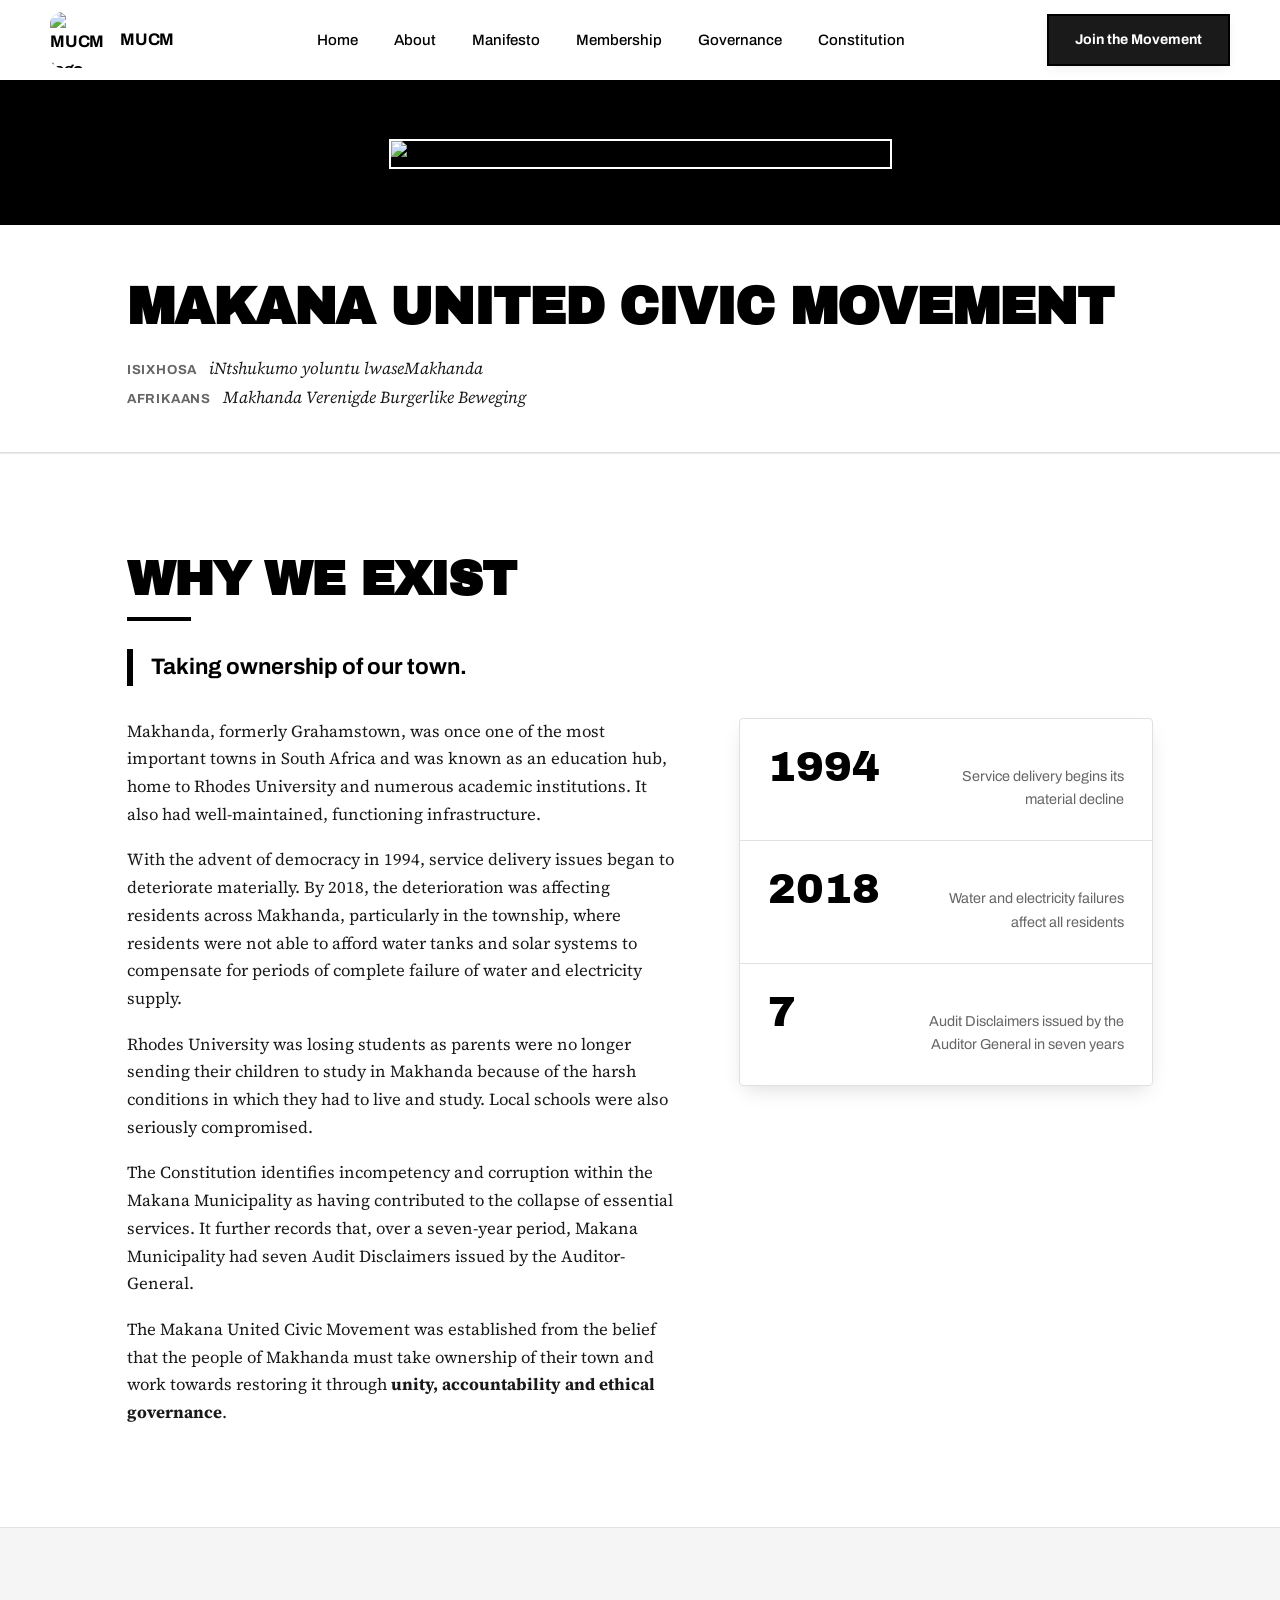
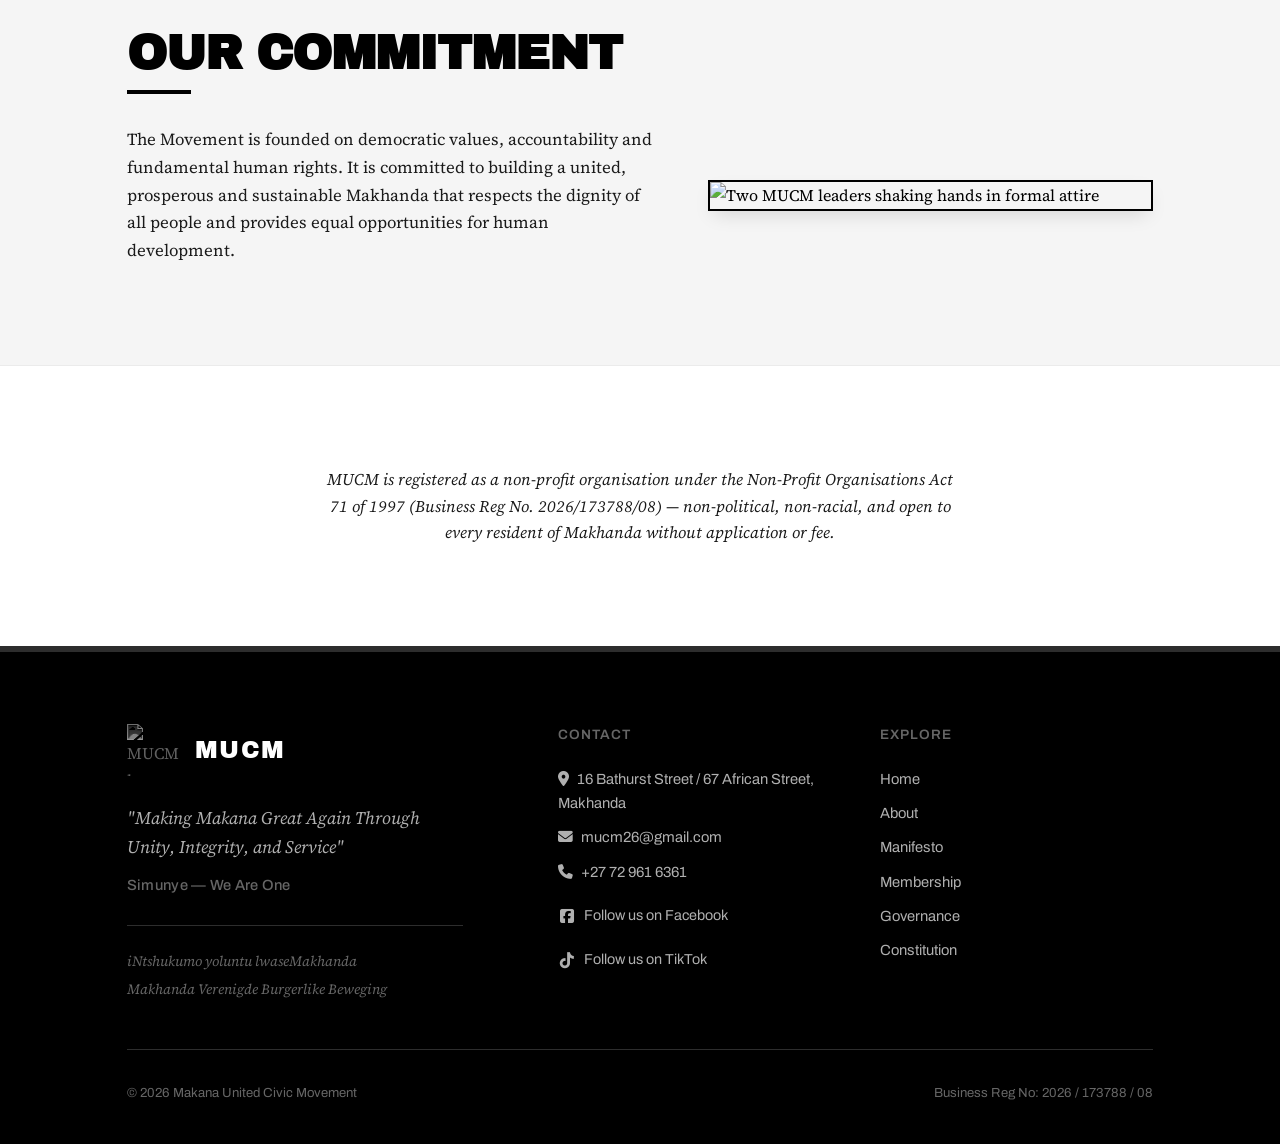
==== about.html @ 5df440af "Add files via upload" ====
<!DOCTYPE html>
<html lang="en">

<head>
    <meta charset="UTF-8">
    <meta name="viewport" content="width=device-width, initial-scale=1.0">
    <title>About · Makana United Civic Movement</title>
    <link rel="preconnect" href="https://fonts.googleapis.com">
    <link rel="preconnect" href="https://fonts.gstatic.com" crossorigin>
    <link
        href="https://fonts.googleapis.com/css2?family=Archivo:wght@400;500;600;700&family=Archivo+Black&family=Source+Serif+4:ital,opsz,wght@0,8..60,400;0,8..60,600;1,8..60,400&display=swap"
        rel="stylesheet">
    <link rel="icon" type="image/png" href="assets/favicon1.jpg" sizes="192x192">
    <link rel="stylesheet" href="https://cdnjs.cloudflare.com/ajax/libs/font-awesome/6.4.0/css/all.min.css">
    <link rel="stylesheet" href="style.css">
</head>

<body>

    <header>
        <div class="wrap nav-row">
            <div class="mark">
                <img src="assets/logo.jpeg" alt="MUCM logo">
                <span>MUCM</span>
            </div>
            <nav class="links">
                <a href="index.html">Home</a>
                <a href="about.html">About</a>
                <a href="manifesto.html">Manifesto</a>
                <a href="membership.html">Membership</a>
                <a href="governance.html">Governance</a>
                <a href="constitution.html">Constitution</a>
            </nav>
            <a href="membership.html#involved" class="nav-cta">Join the Movement</a>
            <button class="menu-btn" aria-label="Open menu"><span></span></button>
        </div>
    </header>

    <main id="top">

        <!-- BOARD HERO -->
        <section class="board-hero">
            <figure class="board-hero-figure">
                <img src="assets/board-formal.jpeg" alt="MUCM Board of Governance and leadership team in formal attire">
            </figure>
        </section>

        <!-- OFFICIAL NAMES -->
        <section class="official-names">
            <div class="wrap">
                <h1>Makana United Civic Movement</h1>
                <div class="name-translations">
                    <span><strong>isiXhosa</strong> iNtshukumo yoluntu lwaseMakhanda</span>
                    <span><strong>Afrikaans</strong> Makhanda Verenigde Burgerlike Beweging</span>
                </div>
            </div>
        </section>

        <!-- WHY WE EXIST -->
        <section class="rule-top">
            <div class="wrap">
                <h2>Why We Exist</h2>
                <h3
                    style="font-family:var(--font-label); font-weight:700; font-size:1.4rem; margin:28px 0 12px; color:var(--black); border-left:6px solid var(--black); padding-left:18px;">
                    Taking ownership of our town.</h3>

                <div class="notice-grid" style="margin-top:32px;">
                    <div>
                        <p style="color:var(--soft-black); font-size:1.05rem; margin-bottom:18px;">Makhanda, formerly
                            Grahamstown, was once one of the most important towns in South Africa and was known as an
                            education hub, home to Rhodes University and numerous academic institutions. It also had
                            well-maintained, functioning infrastructure.</p>
                        <p style="color:var(--soft-black); font-size:1.05rem; margin-bottom:18px;">With the advent of
                            democracy in 1994, service delivery issues began to deteriorate materially. By 2018, the
                            deterioration was affecting residents across Makhanda, particularly in the township, where
                            residents were not able to afford water tanks and solar systems to compensate for periods of
                            complete failure of water and electricity supply.</p>
                        <p style="color:var(--soft-black); font-size:1.05rem; margin-bottom:18px;">Rhodes University was
                            losing students as parents were no longer sending their children to study in Makhanda
                            because of the harsh conditions in which they had to live and study. Local schools were also
                            seriously compromised.</p>
                        <p style="color:var(--soft-black); font-size:1.05rem; margin-bottom:18px;">The Constitution
                            identifies incompetency and corruption within the Makana Municipality as having contributed
                            to the collapse of essential services. It further records that, over a seven-year period,
                            Makana Municipality had seven Audit Disclaimers issued by the Auditor-General.</p>
                        <p style="color:var(--soft-black); font-size:1.05rem; margin-bottom:0;">The Makana United Civic
                            Movement was established from the belief that the people of Makhanda must take ownership of
                            their town and work towards restoring it through <strong>unity, accountability and ethical
                                governance</strong>.</p>
                    </div>

                    <div class="stat-board">
                        <div class="stat-row">
                            <span class="stat-number">1994</span>
                            <span class="stat-label">Service delivery begins its material decline</span>
                        </div>
                        <div class="stat-row">
                            <span class="stat-number">2018</span>
                            <span class="stat-label">Water and electricity failures affect all residents</span>
                        </div>
                        <div class="stat-row">
                            <span class="stat-number">7</span>
                            <span class="stat-label">Audit Disclaimers issued by the Auditor General in seven
                                years</span>
                        </div>
                    </div>
                </div>
            </div>
        </section>

        <!-- OUR COMMITMENT + HANDSHAKE -->
        <section class="rule-top" style="background:var(--grey-panel);">
            <div class="wrap">
                <h2>Our Commitment</h2>

                <div class="split-text-img">
                    <div>
                        <p style="color:var(--soft-black); font-size:1.05rem; margin:0;">The Movement is founded on
                            democratic values, accountability and fundamental human rights. It is committed to building
                            a united, prosperous and sustainable Makhanda that respects the dignity of all people and
                            provides equal opportunities for human development.</p>
                    </div>
                    <figure class="img-framed">
                        <img src="assets/handshake-formal.jpeg" alt="Two MUCM leaders shaking hands in formal attire">
                    </figure>
                </div>
            </div>
        </section>

        <!-- LEGAL STATUS -->
        <section class="rule-top">
            <div class="wrap">
                <p
                    style="max-width:70ch; margin:0 auto; color:var(--soft-black); font-size:1.02rem; text-align:center; font-style:italic;">
                    MUCM is registered as a non-profit organisation under the Non-Profit Organisations Act 71 of 1997
                    (Business Reg No. 2026/173788/08) — non-political, non-racial, and open to every resident of
                    Makhanda without application or fee.</p>
            </div>
        </section>

    </main>

    <footer id="contact">
        <div class="wrap">
            <div class="footer-top">
                <div class="footer-brand-block">
                    <div class="footer-brand">
                        <img src="assets/logo.jpeg" alt="MUCM logo">
                        <span>MUCM</span>
                    </div>

                    <div class="footer-taglines">
                        <p class="footer-tagline-main">"Making Makana Great Again Through Unity, Integrity, and Service"
                        </p>
                        <p class="footer-tagline-sub">Simunye — We Are One</p>
                    </div>

                    <div class="footer-translations">
                        <p><em>iNtshukumo yoluntu lwaseMakhanda</em></p>
                        <p><em>Makhanda Verenigde Burgerlike Beweging</em></p>
                    </div>
                </div>
                <div class="footer-col">
                    <h4>Contact</h4>
                    <p><i class="fas fa-map-marker-alt" style="margin-right:8px;"></i>16 Bathurst Street / 67 African
                        Street, Makhanda</p>
                    <a href="mailto:mucm26@gmail.com"><i class="fas fa-envelope"
                            style="margin-right:8px;"></i>mucm26@gmail.com</a>
                    <a href="tel:+27729616361"><i class="fas fa-phone" style="margin-right:8px;"></i>+27 72 961 6361</a>
                    <div class="footer-social">
                        <a href="https://www.facebook.com/profile.php?id=61592647917683" target="_blank" rel="noopener"
                            aria-label="MUCM on Facebook">
                            <i class="fa-brands fa-square-facebook"></i> Follow us on Facebook
                        </a>
                        <a href="https://www.tiktok.com/@mucm88" target="_blank" rel="noopener"
                            aria-label="MUCM on TikTok">
                            <i class="fa-brands fa-tiktok"></i> Follow us on TikTok
                        </a>
                    </div>
                </div>
                <div class="footer-col">
                    <h4>Explore</h4>
                    <a href="index.html">Home</a>
                    <a href="about.html">About</a>
                    <a href="manifesto.html">Manifesto</a>
                    <a href="membership.html">Membership</a>
                    <a href="governance.html">Governance</a>
                    <a href="constitution.html">Constitution</a>
                </div>
            </div>
            <div class="footer-bottom">
                <span>© 2026 Makana United Civic Movement</span>
                <span>Business Reg No: 2026 / 173788 / 08</span>
            </div>
        </div>
    </footer>

</body>
<script>
    // Mobile menu toggle
    document.addEventListener('DOMContentLoaded', function () {
        var menuBtn = document.querySelector('.menu-btn');
        var navLinks = document.querySelector('nav.links');
        if (menuBtn && navLinks) {
            menuBtn.addEventListener('click', function () {
                navLinks.classList.toggle('open');
                menuBtn.classList.toggle('active');
            });

            // Close menu when a link is clicked
            navLinks.querySelectorAll('a').forEach(function (link) {
                link.addEventListener('click', function () {
                    navLinks.classList.remove('open');
                    menuBtn.classList.remove('active');
                });
            });

            // Close menu when clicking outside
            document.addEventListener('click', function (e) {
                if (!e.target.closest('header')) {
                    navLinks.classList.remove('open');
                    menuBtn.classList.remove('active');
                }
            });
        }
    });
</script>

</html>
---- style.css ----
/* ============================================================
   MUCM — STYLESHEET
   ============================================================
   01. Design Tokens
   02. Reset & Base
   03. Typography & Utilities
   04. Header & Navigation
   05. Buttons
   06. Hero
   07. Sections (generic)
   08. Vision / Mission / Values
   09. Identity Cards
   10. Community Grid
   11. Stat Board
   12. Structure List
   13. Principles Grid
   14. In the News
   15. Photo Gallery
   16. Vote MUCM Banner
   17. Board Hero
   18. Content Images & Split Layouts
   19. Official Names
   20. Membership Page
   21. Platform Section
   22. Ward Councillors
   23. Social Feed
   24. Lightbox
   25. Footer
   26. Responsive Breakpoints
   ============================================================ */


/* ============================================================
   01. DESIGN TOKENS
   ============================================================ */
:root {
  --black: #000000;
  --soft-black: #1a1a1a;
  --white: #ffffff;
  --grey-dark: #2d2d2d;
  --grey-mid: #666666;
  --grey-light: #b0b0b0;
  --grey-line: #e0e0e0;
  --grey-panel: #f5f5f5;
  --font-display: 'Archivo Black', 'Archivo', sans-serif;
  --font-label: 'Archivo', sans-serif;
  --font-body: 'Source Serif 4', serif;
  --max-width: 1180px;
  --edge: 6vw;
  --shadow-lg: 0 18px 40px -12px rgba(0,0,0,0.25);
  --shadow-md: 0 8px 20px -6px rgba(0,0,0,0.15);
  --shadow-sm: 0 4px 10px -2px rgba(0,0,0,0.08);
}


/* ============================================================
   02. RESET & BASE
   ============================================================ */
* { box-sizing: border-box; margin: 0; padding: 0; }

html { scroll-behavior: smooth; }

body {
  background: var(--white);
  color: var(--black);
  font-family: var(--font-body);
  line-height: 1.65;
  -webkit-font-smoothing: antialiased;
  overflow-x: hidden;
}

img { max-width: 100%; display: block; }
a { color: inherit; text-decoration: none; }

/* Prevent any horizontal overflow */
html, body {
  overflow-x: hidden;
  max-width: 100%;
}

/* Force all direct children of sections to not exceed container */
section, .wrap, .social-split, .fb-embed {
  max-width: 100%;
}

/* Long words / URLs break instead of overflowing */
p, a, h1, h2, h3, h4, .news-excerpt, .news-headline {
  overflow-wrap: break-word;
  word-wrap: break-word;
}

/* ============================================================
   03. TYPOGRAPHY & UTILITIES
   ============================================================ */
.wrap {
  max-width: var(--max-width);
  margin: 0 auto;
  padding-left: var(--edge);
  padding-right: var(--edge);
}

.kicker {
  font-family: var(--font-label);
  font-weight: 600;
  font-size: 0.82rem;
  letter-spacing: 0.12em;
  text-transform: uppercase;
  color: var(--grey-mid);
  margin-bottom: 8px;
}

.kicker i {
  margin-right: 8px;
  color: var(--black);
}

h2 {
  font-family: var(--font-display);
  font-size: clamp(2rem, 4.2vw, 3rem);
  line-height: 1.05;
  letter-spacing: -0.02em;
  text-transform: uppercase;
  margin-bottom: 28px;
  position: relative;
  padding-bottom: 16px;
}

h2::after {
  content: '';
  position: absolute;
  bottom: 0;
  left: 0;
  width: 64px;
  height: 4px;
  background: var(--black);
}

.lede {
  font-size: 1.15rem;
  max-width: 64ch;
  color: var(--soft-black);
  line-height: 1.6;
  border-left: 4px solid var(--black);
  padding-left: 24px;
  font-style: italic;
}


/* ============================================================
   04. HEADER & NAVIGATION
   ============================================================ */
header {
  position: sticky;
  top: 0;
  z-index: 100;
  background: var(--white);
  border-bottom: 3px solid var(--black);
  box-shadow: 0 2px 12px rgba(0,0,0,0.04);
}

.nav-row {
  display: flex;
  align-items: center;
  justify-content: space-between;
  padding: 12px 0;
}

.mark {
  display: flex;
  align-items: center;
  gap: 14px;
  font-family: var(--font-label);
  font-weight: 700;
  font-size: 1.05rem;
  letter-spacing: -0.01em;
  color: var(--black);
}

.mark img {
  width: 56px;
  height: 56px;
  object-fit: contain;
  border-radius: 12px;
}

nav.links {
  display: flex;
  gap: 36px;
  font-family: var(--font-label);
  font-weight: 500;
  font-size: 0.94rem;
}

nav.links a {
  position: relative;
  padding: 6px 0;
}

nav.links a::after {
  content: '';
  position: absolute;
  bottom: 0;
  left: 0;
  width: 0;
  height: 3px;
  background: var(--black);
}

nav.links a:hover::after { width: 100%; }
nav.links a:hover { color: var(--grey-mid); }

.nav-cta {
  font-family: var(--font-label);
  font-weight: 700;
  font-size: 0.88rem;
  background: var(--black);
  color: var(--white);
  padding: 12px 26px;
  border: 2px solid var(--black);
  box-shadow: var(--shadow-sm);
  position: relative;
  overflow: hidden;
  z-index: 1;
}

.nav-cta::before {
  content: '';
  position: absolute;
  inset: 0;
  background: var(--soft-black);
  z-index: -1;
}

.nav-cta:hover { box-shadow: 0 8px 18px rgba(0,0,0,0.2); }
.nav-cta:hover::before { transform: translateX(0); }

/* ---------- MENU BUTTON (hamburger ↔ X) ---------- */
.menu-btn {
  display: none;
  background: none;
  border: 2px solid var(--black);
  width: 44px;
  height: 44px;
  cursor: pointer;
  position: relative;
  padding: 0;
}

/* Three bars — the hamburger */
.menu-btn span,
.menu-btn::before,
.menu-btn::after {
  content: '';
  position: absolute;
  left: 10px;
  right: 10px;
  height: 2.5px;
  background: var(--black);
  transition: transform 0.3s ease, opacity 0.3s ease, top 0.3s ease, bottom 0.3s ease;
}

/* Position the three bars */
.menu-btn span { top: 20px; }        /* middle bar */
.menu-btn::before { top: 13px; }     /* top bar */
.menu-btn::after { bottom: 13px; }   /* bottom bar */

/* When .active — transform hamburger into X */
.menu-btn.active span {
  opacity: 0;                         /* hide middle bar */
}

.menu-btn.active::before {
  top: 20px;                          /* move to centre */
  transform: rotate(45deg);
}

.menu-btn.active::after {
  bottom: 21px;                       /* move to centre */
  transform: rotate(-45deg);
}


/* ============================================================
   05. BUTTONS
   ============================================================ */
.btn {
  font-family: var(--font-label);
  font-weight: 700;
  font-size: 0.92rem;
  padding: 16px 36px;
  border: 2.5px solid var(--white);
  display: inline-flex;
  align-items: center;
  gap: 10px;
  letter-spacing: 0.02em;
  box-shadow: 0 6px 14px rgba(0,0,0,0.25);
}

.btn i { font-size: 1rem; }

.btn-solid {
  background: var(--white);
  color: var(--black);
  border-color: var(--white);
}

.btn-solid:hover {
  background: var(--black);
  color: var(--white);
  border-color: var(--black);
  box-shadow: 0 12px 24px rgba(0,0,0,0.4);
}

.btn-outline {
  background: transparent;
  color: var(--white);
}

.btn-outline:hover {
  background: rgba(255,255,255,0.15);
  border-color: var(--grey-light);
  color: var(--grey-light);
}

.btn-dark {
  border: 2.5px solid var(--black);
  background: transparent;
  color: var(--black);
  font-weight: 700;
  padding: 15px 36px;
  display: inline-flex;
  align-items: center;
  gap: 10px;
}

.btn-dark:hover {
  background: var(--black);
  color: var(--white);
  border-color: var(--black);
  box-shadow: var(--shadow-md);
}

.btn-dark-solid {
  background: var(--black);
  color: var(--white);
  border: 2.5px solid var(--black);
  font-weight: 700;
  padding: 15px 36px;
  display: inline-flex;
  align-items: center;
  gap: 10px;
}

.btn-dark-solid:hover {
  background: var(--soft-black);
  box-shadow: 0 12px 24px rgba(0,0,0,0.3);
}


/* ============================================================
   06. HERO
   ============================================================ */
.hero {
  background: var(--black);
  color: var(--white);
  padding: 80px 0;
}

.hero-grid {
  display: grid;
  grid-template-columns: 1fr 1fr;
  gap: 64px;
  align-items: center;
}

.hero-copy { max-width: 56ch; }

.hero-eyebrow {
  font-family: var(--font-label);
  font-weight: 500;
  font-size: 0.85rem;
  letter-spacing: 0.18em;
  text-transform: uppercase;
  color: var(--grey-light);
  margin-bottom: 22px;
}

.hero h1 {
  font-family: var(--font-display);
  font-size: clamp(2.6rem, 6vw, 5rem);
  line-height: 0.98;
  text-transform: uppercase;
  letter-spacing: -0.03em;
  max-width: 14ch;
  margin-bottom: 26px;
}

.hero h1 span {
  display: block;
  font-size: 0.66em;
  color: var(--grey-light);
  letter-spacing: 0.02em;
}

.hero-tagline {
  font-family: var(--font-body);
  font-style: italic;
  font-size: clamp(1.1rem, 1.8vw, 1.35rem);
  max-width: 40ch;
  color: #f0f0f0;
  border-left: 4px solid var(--white);
  padding-left: 22px;
  margin: 0 0 14px;
}

.hero-sub {
  font-family: var(--font-label);
  font-weight: 500;
  font-size: 1rem;
  color: var(--grey-light);
  max-width: 40ch;
  margin-bottom: 42px;
}

.hero-actions {
  display: flex;
  flex-wrap: wrap;
  gap: 18px;
}

.hero-photo {
  position: relative;
  overflow: hidden;
  border: 2px solid var(--white);
  box-shadow: var(--shadow-lg);
}

.hero-photo img {
  width: 100%;
  height: auto;
  display: block;
  object-fit: contain;
}


/* ============================================================
   07. SECTIONS (GENERIC)
   ============================================================ */
section {
  padding: 100px 0;
  position: relative;
}

section.rule-top {
  border-top: 1px solid rgba(0,0,0,0.08);
}
.notice-grid {
  display: grid;
  grid-template-columns: 1.2fr 0.9fr;
  gap: 60px;
  align-items: start;
}


/* ============================================================
   08. VISION / MISSION / VALUES
   ============================================================ */
.vm-grid {
  display: grid;
  grid-template-columns: 1fr 1fr;
  gap: 64px;
}

.vm-block .kicker { margin-bottom: 14px; }

.vm-block p {
  font-size: 1.12rem;
  color: var(--soft-black);
  border-left: 4px solid var(--black);
  padding-left: 24px;
}

/* Values band */
.values-band {
  background: var(--black);
  color: var(--white);
}

.values-band h2 { color: var(--white); }
.values-band h2::after { background: var(--white); }

.values-list {
  list-style: none;
  margin: 56px 0 0;
  display: grid;
  grid-template-columns: repeat(3, 1fr);
  gap: 0;
}

.values-list li {
  background: var(--black);
  padding: 36px 28px;
  font-family: var(--font-label);
  font-weight: 500;
  font-size: 1.05rem;
  line-height: 1.5;
  color: #e0e0e0;
  border: 1px solid var(--grey-dark);
  display: flex;
  flex-direction: column;
  gap: 8px;
}

.values-list li i {
  font-size: 1.4rem;
  color: var(--grey-light);
  margin-bottom: 4px;
}

.values-list strong {
  color: var(--white);
  font-weight: 700;
}


/* ============================================================
   09. IDENTITY CARDS
   ============================================================ */
.identity-grid {
  display: grid;
  grid-template-columns: repeat(3, 1fr);
  gap: 2px;
  background: var(--black);
  border: 2px solid var(--black);
  margin-top: 52px;
}

.identity-card {
  background: var(--white);
  padding: 42px 32px;
  border-bottom: 6px solid transparent;
  text-align: center;
}

.identity-card i {
  font-size: 2.2rem;
  color: var(--black);
  margin-bottom: 18px;
  display: block;
}

.identity-card h3 {
  font-family: var(--font-label);
  font-weight: 700;
  font-size: 1.1rem;
  text-transform: uppercase;
  letter-spacing: 0.04em;
  margin-bottom: 12px;
  color: var(--black);
}

.identity-card p {
  color: var(--soft-black);
  font-size: 1rem;
  line-height: 1.6;
}


/* ============================================================
   10. COMMUNITY GRID
   ============================================================ */
.community-grid {
  display: grid;
  grid-template-columns: 1fr 1fr;
  gap: 24px;
  margin-top: 48px;
}

.community-grid figure {
  margin: 0;
  overflow: hidden;
  border-radius: 4px;
  box-shadow: var(--shadow-sm);
}

.community-grid img {
  width: 100%;
  height: 280px;
  object-fit: cover;
}

.community-grid figcaption {
  font-family: var(--font-label);
  font-size: 0.85rem;
  color: var(--grey-mid);
  padding: 14px 6px 6px;
  line-height: 1.4;
}


/* ============================================================
   11. STAT BOARD
   ============================================================ */
.stat-board {
  background: var(--white);
  border: 1px solid var(--grey-line);
  box-shadow: var(--shadow-md);
  border-radius: 4px;
  overflow: hidden;
}

.stat-board:hover { box-shadow: var(--shadow-lg); }

.stat-row {
  display: flex;
  justify-content: space-between;
  align-items: baseline;
  gap: 20px;
  padding: 28px;
}

.stat-row + .stat-row { border-top: 1px solid var(--grey-line); }
.stat-row:hover { background: #fafafa; }

.stat-number {
  font-family: var(--font-display);
  font-size: 2.6rem;
  line-height: 1;
  color: var(--black);
  white-space: nowrap;
}

.stat-label {
  font-family: var(--font-label);
  font-size: 0.9rem;
  color: var(--grey-mid);
  text-align: right;
  max-width: 26ch;
}


/* ============================================================
   12. STRUCTURE LIST
   ============================================================ */
.structure-list {
  counter-reset: step;
  list-style: none;
  margin: 56px 0 0;
  max-width: 76ch;
}

.structure-list li {
  counter-increment: step;
  display: grid;
  grid-template-columns: 68px 1fr;
  gap: 26px;
  padding: 32px 0;
  border-bottom: 1px solid var(--grey-line);
}

.structure-list li:first-child {
  border-top: 1px solid var(--grey-line);
}

.structure-list li::before {
  content: counter(step, decimal-leading-zero);
  font-family: var(--font-display);
  font-size: 1.3rem;
  color: var(--grey-mid);
  opacity: 0.8;
}

.structure-list h3 {
  font-family: var(--font-label);
  font-weight: 700;
  font-size: 1.05rem;
  margin-bottom: 8px;
  color: var(--black);
}

.structure-list p {
  color: var(--soft-black);
  font-size: 0.98rem;
}


/* ============================================================
   13. PRINCIPLES GRID
   ============================================================ */
.principles-grid {
  display: grid;
  grid-template-columns: repeat(5, 1fr);
  gap: 2px;
  background: transparent;
  border: none;
  margin-top: 56px;
}

.principle-card {
  background: var(--white);
  padding: 36px 22px;
  border: 2px solid var(--black);
  display: flex;
  flex-direction: column;
  gap: 10px;
}

.principle-card i {
  font-size: 1.6rem;
  color: var(--black);
}

.principle-card h3 {
  font-family: var(--font-label);
  font-weight: 700;
  font-size: 0.9rem;
  text-transform: uppercase;
  letter-spacing: 0.03em;
  color: var(--black);
}

.principle-card p {
  font-size: 0.92rem;
  color: var(--soft-black);
  line-height: 1.5;
}


/* ============================================================
   14. IN THE NEWS
   ============================================================ */
.news-section { background: var(--white); }

.news-grid {
  display: grid;
  grid-template-columns: repeat(3, 1fr);
  gap: 2px;
  background: var(--black);
  border: 2px solid var(--black);
  margin-top: 56px;
}

.news-card {
  background: var(--white);
  padding: 32px 28px;
  display: flex;
  flex-direction: column;
  gap: 14px;
  color: var(--black);
  transition: background 0.2s ease;
}

.news-card:hover { background: var(--grey-panel); }

.news-meta {
  display: flex;
  justify-content: space-between;
  align-items: baseline;
  gap: 12px;
  font-family: var(--font-label);
  font-size: 0.78rem;
  letter-spacing: 0.1em;
  text-transform: uppercase;
  color: var(--grey-mid);
}

.news-source {
  font-weight: 700;
  color: var(--black);
}

.news-date { font-weight: 500; }

.news-headline {
  font-family: var(--font-display);
  font-size: 1.25rem;
  line-height: 1.25;
  letter-spacing: -0.01em;
  color: var(--black);
  margin: 0;
}

.news-excerpt {
  font-size: 0.98rem;
  line-height: 1.6;
  color: var(--soft-black);
  flex-grow: 1;
  margin: 0;
}

.news-link {
  font-family: var(--font-label);
  font-weight: 700;
  font-size: 0.85rem;
  letter-spacing: 0.06em;
  text-transform: uppercase;
  color: var(--black);
  display: inline-flex;
  align-items: center;
  gap: 8px;
  border-top: 2px solid var(--black);
  padding-top: 16px;
  margin-top: 6px;
}

.news-link i { transition: transform 0.2s ease; }
.news-card:hover .news-link i { transform: translateX(6px); }

.news-card-placeholder {
  background: var(--grey-panel);
  color: var(--grey-mid);
  font-style: italic;
}

.news-card-placeholder .news-headline,
.news-card-placeholder .news-source {
  color: var(--grey-mid);
}

.news-card-placeholder .news-excerpt {
  color: var(--grey-mid);
  font-style: italic;
}

.news-card-placeholder .news-link {
  border-top-color: var(--grey-mid);
  color: var(--grey-mid);
}


/* ============================================================
   15. PHOTO GALLERY
   ============================================================ */
.gallery-section { background: var(--white); }

.gallery-grid {
  display: grid;
  grid-template-columns: repeat(3, 1fr);
  gap: 16px;
  margin-top: 48px;
}

.gallery-item {
  margin: 0;
  overflow: hidden;
  aspect-ratio: 4 / 3;
  background: var(--grey-panel);
  border: 2px solid var(--black);
  transition: transform 0.25s ease, box-shadow 0.25s ease;
}

.gallery-item img {
  width: 100%;
  height: 100%;
  object-fit: cover;
  object-position: center;
  display: block;
  transition: transform 0.4s ease;
}

.gallery-item:hover {
  box-shadow: var(--shadow-lg);
  transform: translateY(-4px);
}

.gallery-item:hover img { transform: scale(1.05); }


/* ============================================================
   16. VOTE MUCM BANNER
   ============================================================ */
.vote-banner {
  background: var(--white);
  padding: 40px var(--edge);
}

.vote-banner-link {
  display: block;
  width: 100%;
  border: 3px solid var(--black);
}

.vote-banner-top {
  font-family: var(--font-label);
  font-weight: 700;
  font-size: clamp(0.85rem, 1.5vw, 1.05rem);
  letter-spacing: 0.24em;
  text-transform: uppercase;
  text-align: center;
  color: var(--black);
  padding: 14px 20px;
  border-bottom: 3px solid var(--black);
  background: var(--white);
}

.vote-banner-strip {
  display: grid;
  grid-template-columns: 2fr 1fr 1fr;
  background: var(--white);
}

.vote-cell {
  display: flex;
  align-items: center;
  justify-content: center;
  padding: 24px 20px;
  min-height: 140px;
}

.vote-cell + .vote-cell { border-left: 3px solid var(--black); }

.vote-cell-text {
  font-family: var(--font-display);
  font-size: clamp(2.2rem, 7vw, 5rem);
  line-height: 1;
  letter-spacing: 0.02em;
  text-transform: uppercase;
  color: var(--black);
  white-space: nowrap;
}

.vote-cell-logo img {
  max-height: 96px;
  width: auto;
  object-fit: contain;
}

.vote-cell-x { position: relative; }

.vote-cell-x span {
  position: absolute;
  top: 50%;
  left: 50%;
  width: 72px;
  height: 10px;
  background: var(--black);
  border-radius: 2px;
  transform-origin: center;
}

.vote-cell-x span:nth-child(1) { transform: translate(-50%, -50%) rotate(45deg); }
.vote-cell-x span:nth-child(2) { transform: translate(-50%, -50%) rotate(-45deg); }

.vote-banner-countdown {
  display: flex;
  align-items: center;
  justify-content: center;
  gap: 16px;
  padding: 18px 20px;
  border-top: 3px solid var(--black);
  background: var(--black);
  color: var(--white);
  font-family: var(--font-label);
  flex-wrap: wrap;
}

.cd-unit {
  display: flex;
  align-items: baseline;
  gap: 6px;
}

.cd-unit strong {
  font-family: var(--font-display);
  font-size: clamp(1.3rem, 2.6vw, 2rem);
  line-height: 1;
  color: var(--white);
  min-width: 2.2ch;
  text-align: right;
  font-variant-numeric: tabular-nums;
}

.cd-unit em {
  font-style: normal;
  font-size: 0.72rem;
  letter-spacing: 0.18em;
  text-transform: uppercase;
  color: var(--grey-light);
}

.cd-sep {
  color: var(--grey-mid);
  font-size: 1.4rem;
  line-height: 1;
}


/* ============================================================
   17. BOARD HERO
   ============================================================ */
.board-hero {
  position: relative;
  background: var(--black);
  padding: 56px 24px;
  display: flex;
  justify-content: center;
  align-items: center;
  overflow: hidden;
  isolation: isolate;
}

.board-hero::before {
  content: '';
  position: absolute;
  inset: 0;
  background-image: url('assets/logo.jpeg');
  background-repeat: repeat;
  background-size: 140px 140px;
  background-position: center;
  opacity: 0.12;
  z-index: 0;
  filter: invert(1) grayscale(1) brightness(1.2);
  mix-blend-mode: screen;
}

.board-hero-figure {
  position: relative;
  z-index: 1;
  margin: 0;
  max-width: 100%;
  border: 2px solid var(--white);
  box-shadow: 0 24px 48px -12px rgba(0,0,0,0.7);
  overflow: hidden;
}

.board-hero-figure img {
  display: block;
  width: auto;
  height: auto;
  max-height: 480px;
  max-width: 100%;
}

.board-hero-inner {
  position: relative;
  z-index: 1;
  max-width: 1180px;
  margin: 0 auto;
  display: grid;
  grid-template-columns: 1fr 1fr;
  gap: 56px;
  align-items: center;
}

.board-hero-copy { color: var(--white); }


/* ============================================================
   18. CONTENT IMAGES & SPLIT LAYOUTS
   ============================================================ */
.img-framed {
  margin: 0;
  border: 2px solid var(--black);
  box-shadow: var(--shadow-md);
  overflow: hidden;
  background: var(--grey-panel);
}

.img-framed img {
  width: 100%;
  height: auto;
  display: block;
}

.split-text-img {
  display: grid;
  grid-template-columns: 1.2fr 1fr;
  gap: 48px;
  align-items: center;
  margin-top: 32px;
}


/* ============================================================
   19. OFFICIAL NAMES
   ============================================================ */
.official-names {
  padding: 56px 0 40px;
  border-bottom: 1px solid var(--grey-line);
}

.official-names h1 {
  font-family: var(--font-display);
  font-size: clamp(2rem, 4.6vw, 3.2rem);
  line-height: 1.05;
  letter-spacing: -0.02em;
  text-transform: uppercase;
  margin-bottom: 20px;
  color: var(--black);
}

.official-names .name-translations {
  font-family: var(--font-body);
  font-style: italic;
  font-size: 1.05rem;
  line-height: 1.7;
  color: var(--soft-black);
  max-width: 70ch;
}

.official-names .name-translations span { display: block; }

.official-names .name-translations strong {
  font-family: var(--font-label);
  font-style: normal;
  font-weight: 700;
  letter-spacing: 0.06em;
  text-transform: uppercase;
  font-size: 0.82rem;
  color: var(--grey-mid);
  margin-right: 8px;
}


/* ============================================================
   20. MEMBERSHIP PAGE
   ============================================================ */
.involved {
  text-align: left;
}

#involved { padding-top: 0; }

.involved h2,
.involved .lede {
  text-align: left;
  margin-left: 0;
  margin-right: 0;
}

.membership-block {
  max-width: none;
  margin: 56px 0 0;
  padding-top: 40px;
  text-align: left;
}

.membership-clauses {
  margin: 0;
  padding-left: 1.4em;
  color: var(--soft-black);
  max-width: 70ch;
}

.membership-clauses li {
  margin-bottom: 14px;
  font-size: 1.05rem;
  padding-left: 0;
}

.rr-grid {
  text-align: left;
  max-width: none;
  margin: 48px 0 0;
  display: grid;
  grid-template-columns: 1fr 1fr;
  gap: 64px;
  border-top: 1px solid var(--grey-line);
  padding-top: 40px;
}

.rr-col h3 {
  font-family: var(--font-label);
  font-weight: 700;
  font-size: 1rem;
  text-transform: uppercase;
  letter-spacing: 0.05em;
  margin-bottom: 18px;
  color: var(--black);
  display: flex;
  align-items: center;
  gap: 10px;
}

.rr-col h3 i { font-size: 1.1rem; }
.rr-col ul { list-style: none; padding-left: 0; }

.rr-col ul li {
  margin-bottom: 12px;
  font-size: 1rem;
  padding-left: 24px;
  position: relative;
  color: var(--soft-black);
}

.rr-col ul li::before {
  content: '▸';
  position: absolute;
  left: 0;
  color: var(--black);
  font-weight: 700;
}

.involved-actions {
  display: flex;
  justify-content: center;
  gap: 20px;
  margin-top: 48px;
  flex-wrap: wrap;
}


/* ============================================================
   21. PLATFORM SECTION
   ============================================================ */
.platform-section { background: var(--grey-panel); }

.lang-tabs {
  display: flex;
  gap: 0;
  margin-bottom: 48px;
  border-bottom: 3px solid var(--black);
  width: 100%;

}

.lang-tab {
  font-family: var(--font-label);
  font-weight: 700;
  font-size: 1rem;
  padding: 16px 24px;
  border: none;
  background: transparent;
  cursor: pointer;
  color: var(--grey-mid);
  border-bottom: 4px solid transparent;
  margin-bottom: -3px;
  flex: 1;                         /* equal width for each tab */
  text-align: center;
  white-space: nowrap;             /* prevent "isiXhosa" from wrapping */
  transition: color 0.2s ease;
}

.lang-tab.active {
  color: var(--black);
  border-bottom-color: var(--black);
}

.lang-tab:hover { color: var(--black); }

.lang-content { display: none; }
.lang-content.active { display: block; }

.platform-items {
  display: grid;
  grid-template-columns: 1fr 1fr;
  gap: 28px;
}

.platform-item {
  background: var(--white);
  padding: 28px;
  border-left: 6px solid var(--black);
  border-radius: 2px;
  box-shadow: var(--shadow-sm);
  display: flex;
  gap: 16px;
  align-items: flex-start;
}

.platform-item i {
  font-size: 1.3rem;
  color: var(--black);
  margin-top: 2px;
  flex-shrink: 0;
}

.platform-item-content { flex: 1; }

.platform-item-title {
  font-family: var(--font-label);
  font-weight: 700;
  font-size: 1rem;
  color: var(--black);
  margin-bottom: 8px;
  letter-spacing: 0.01em;
}

.platform-item-description {
  font-size: 0.96rem;
  color: var(--soft-black);
  line-height: 1.6;
}


/* ============================================================
   22. WARD COUNCILLORS
   ============================================================ */
.councillors-grid {
  display: grid;
  grid-template-columns: repeat(4, 1fr);
  gap: 28px;
  margin-top: 48px;
}

.councillor-card {
  background: var(--white);
  border: 2px solid var(--black);
  box-shadow: var(--shadow-sm);
  overflow: hidden;
  transition: transform 0.25s ease, box-shadow 0.25s ease;
}

.councillor-card:hover {
  transform: translateY(-4px);
  box-shadow: var(--shadow-lg);
}

.councillor-photo {
  aspect-ratio: 4 / 5;
  background: var(--grey-panel);
  overflow: hidden;
}

.councillor-photo img {
  width: 100%;
  height: 100%;
  object-fit: cover;
  object-position: center top;
  display: block;
}

.councillor-info {
  padding: 18px 20px 22px;
  border-top: 2px solid var(--black);
}

.councillor-ward {
  display: inline-block;
  font-family: var(--font-label);
  font-weight: 700;
  font-size: 0.7rem;
  letter-spacing: 0.16em;
  text-transform: uppercase;
  color: var(--grey-mid);
  margin-bottom: 6px;
}

.councillor-name {
  font-family: var(--font-display);
  font-size: 1.05rem;
  line-height: 1.2;
  letter-spacing: -0.01em;
  color: var(--black);
  margin: 0 0 4px;
}

.councillor-role {
  font-family: var(--font-label);
  font-size: 0.82rem;
  color: var(--soft-black);
}


/* ============================================================
   23. SOCIAL FEED
   ============================================================ */
.social-split {
  display: grid;
  grid-template-columns: 1fr 1fr;
  gap: 64px;
  align-items: start;
}

.social-split .fb-embed {
  display: flex;
  justify-content: center;
  overflow: hidden;      /* ← prevents inner content from pushing the container wider */
  max-width: 100%;
}

.social-split .fb-embed iframe {
  max-width: 100%;
  width: 100%;
}


/* ============================================================
   24. LIGHTBOX
   ============================================================ */
.lightbox {
  position: fixed;
  inset: 0;
  background: rgba(0, 0, 0, 0.92);
  display: none;
  align-items: center;
  justify-content: center;
  padding: 40px;
  z-index: 9999;
  cursor: zoom-out;
}

.lightbox.open { display: flex; }

.lightbox img {
  max-width: 100%;
  max-height: 100%;
  object-fit: contain;
  box-shadow: 0 24px 60px rgba(0,0,0,0.6);
}

/* ---------- PRIORITIES GRID (Manifesto) ---------- */
.priorities-grid {
  display: grid;
  grid-template-columns: 1fr 1fr;
  gap: 56px;
  align-items: start;
}
/* ============================================================
   24. VOTER REGISTRATION
   ============================================================ */
.voter-section {
  background: var(--white);
}

.voter-grid {
  display: grid;
  grid-template-columns: repeat(3, 1fr);
  gap: 24px;
  margin-top: 48px;
}

.voter-card {
  background: var(--white);
  border: 2px solid var(--black);
  padding: 32px 28px;
  display: flex;
  flex-direction: column;
  gap: 16px;
  box-shadow: var(--shadow-sm);
  transition: transform 0.25s ease, box-shadow 0.25s ease;
}

.voter-card:hover {
  transform: translateY(-4px);
  box-shadow: var(--shadow-md);
}

.voter-card-icon {
  font-size: 2rem;
  color: var(--black);
  margin-bottom: 4px;
}

.voter-card h3 {
  font-family: var(--font-label);
  font-weight: 700;
  font-size: 1.1rem;
  text-transform: uppercase;
  letter-spacing: 0.02em;
  color: var(--black);
  margin: 0;
}

.voter-card p {
  font-family: var(--font-body);
  font-size: 0.98rem;
  line-height: 1.6;
  color: var(--soft-black);
  margin: 0;
  flex-grow: 1;
}

.voter-card .btn {
  margin-top: 8px;
  align-self: flex-start;
  padding: 12px 22px;
  font-size: 0.85rem;
}

.voter-note {
  background: var(--grey-panel);
  border-left: 6px solid var(--black);
  padding: 24px 28px;
  margin-top: 40px;
}

.voter-note p {
  font-family: var(--font-body);
  font-size: 1rem;
  line-height: 1.7;
  color: var(--soft-black);
  margin: 0;
}

.voter-note a {
  color: var(--black);
  font-weight: 600;
  border-bottom: 2px solid var(--black);
}

.voter-note a:hover {
  color: var(--grey-mid);
  border-bottom-color: var(--grey-mid);
}


/* Mobile — stack cards */
@media (max-width: 900px) {
  .voter-grid {
    grid-template-columns: 1fr;
    gap: 20px;
  }
  .voter-card {
    padding: 24px 22px;
  }
  .voter-note {
    padding: 20px 22px;
  }
}

/* ---------- VOTER CHECK CALLOUT (below councillors) ---------- */
.voter-callout {
  background: var(--black);
  color: var(--white);
  padding: 64px var(--edge);
  position: relative;
  overflow: hidden;
}

.voter-callout::before {
  content: '';
  position: absolute;
  inset: 0;
  background-image: url('assets/logo.jpeg');
  background-repeat: repeat;
  background-size: 140px 140px;
  opacity: 0.08;
  filter: invert(1) grayscale(1) brightness(1.2);
  mix-blend-mode: screen;
  z-index: 0;
}

.voter-callout-inner {
  position: relative;
  z-index: 1;
  max-width: var(--max-width);
  margin: 0 auto;
  display: grid;
  grid-template-columns: 1.5fr 1fr;
  gap: 56px;
  align-items: center;
}

.voter-callout-kicker {
  font-family: var(--font-label);
  font-weight: 700;
  font-size: 0.78rem;
  letter-spacing: 0.2em;
  text-transform: uppercase;
  color: var(--grey-light);
  margin-bottom: 12px;
}

.voter-callout-title {
  font-family: var(--font-display);
  font-size: clamp(1.6rem, 3vw, 2.4rem);
  line-height: 1.05;
  letter-spacing: -0.01em;
  text-transform: uppercase;
  color: var(--white);
  margin: 0 0 12px;
}

.voter-callout-sub {
  font-family: var(--font-body);
  font-size: 1rem;
  line-height: 1.6;
  color: var(--grey-light);
  margin: 0;
  max-width: 44ch;
}

.voter-callout-actions {
  display: flex;
  flex-direction: column;
  gap: 12px;
}

.voter-callout-actions .btn {
  width: 100%;
  justify-content: center;
  padding: 15px 26px;
  font-size: 0.9rem;
}

/* Mobile */
@media (max-width: 900px) {
  .voter-callout {
    padding: 36px 24px;
  }
  .voter-callout-inner {
    grid-template-columns: 1fr;
    gap: 28px;
  }
  .voter-callout-actions .btn {
    width: 100%;
  }
}

/* ============================================================
   25. FOOTER
   ============================================================ */
footer {
  background: var(--black);
  color: var(--grey-light);
  padding: 72px 0 40px;
  border-top: 6px solid var(--grey-dark);
}

.footer-top {
  display: grid;
  grid-template-columns: 1.4fr 1fr 1fr;
  gap: 48px;
  padding-bottom: 48px;
  border-bottom: 1px solid var(--grey-dark);
}

.footer-brand-block { max-width: 42ch; }

.footer-brand {
  display: flex;
  align-items: center;
  gap: 16px;
  margin-bottom: 28px;
}

.footer-brand img {
  width: 52px;
  height: 52px;
  object-fit: contain;
  filter: invert(1) grayscale(1) brightness(1.2);
}

.footer-brand span {
  font-family: var(--font-display);
  font-size: 1.5rem;
  color: var(--white);
  text-transform: uppercase;
  letter-spacing: 0.06em;
}

.footer-taglines { margin-bottom: 28px; }

.footer-tagline-main {
  font-family: var(--font-body);
  font-style: italic;
  font-size: 1.1rem;
  line-height: 1.6;
  color: var(--grey-light);
  margin-bottom: 12px;
}

.footer-tagline-sub {
  font-family: var(--font-label);
  font-weight: 500;
  font-size: 0.92rem;
  letter-spacing: 0.02em;
  color: var(--grey-mid);
}

.footer-translations {
  padding-top: 24px;
  border-top: 1px solid var(--grey-dark);
}

.footer-translations p {
  font-family: var(--font-body);
  font-style: italic;
  font-size: 0.88rem;
  line-height: 1.6;
  color: var(--grey-mid);
  margin-bottom: 6px;
}

.footer-translations p:last-child { margin-bottom: 0; }

.footer-col h4 {
  font-family: var(--font-label);
  font-weight: 600;
  font-size: 0.85rem;
  text-transform: uppercase;
  letter-spacing: 0.08em;
  color: var(--grey-mid);
  margin-bottom: 20px;
}

.footer-col a,
.footer-col p {
  display: block;
  font-family: var(--font-label);
  font-size: 0.92rem;
  color: var(--grey-light);
  margin-bottom: 10px;
}

.footer-col a:hover { color: var(--white); }

.footer-bottom {
  display: flex;
  justify-content: space-between;
  align-items: center;
  padding-top: 32px;
  font-family: var(--font-label);
  font-size: 0.82rem;
  color: var(--grey-mid);
  flex-wrap: wrap;
  gap: 12px;
}
/* ---------- FOOTER SOCIAL ---------- */
.footer-social {
  margin-top: 20px;
  display: flex;
  flex-direction: column;      /* stack vertically */
  gap: 10px;                    /* space between links */
}

.footer-social a {
  display: inline-flex;
  align-items: center;
  gap: 8px;
  color: var(--grey-light);
  font-family: var(--font-label);
  font-size: 0.9rem;
  text-decoration: none;
  transition: color 0.2s ease;
}

.footer-social a:hover {
  color: var(--white);
}

.footer-social a i {
  font-size: 1rem;
  flex-shrink: 0;
  width: 18px;                  /* align icons vertically */
  text-align: center;
}


/* ============================================================
   26. RESPONSIVE BREAKPOINTS
   ============================================================ */

/* ---------- 1024px ---------- */
@media (max-width: 1024px) {
.principles-grid { grid-template-columns: repeat(3, 1fr); }
  .values-list { grid-template-columns: repeat(2, 1fr); }
  .councillors-grid { grid-template-columns: repeat(3, 1fr); gap: 22px; }
}

/* ---------- NAV — Tablet & mobile (hamburger) ---------- */
@media (max-width: 950px) {
  .menu-btn { display: block; }

  nav.links {
    display: flex;
    flex-direction: column;
    position: absolute;
    top: 100%;
    left: 0;
    right: 0;
    background: var(--white);
    border-bottom: 3px solid var(--black);
    padding: 0;
    gap: 0;
    max-height: 0;
    overflow: hidden;
    transition: max-height 0.3s ease;
    box-shadow: 0 8px 20px rgba(0,0,0,0.1);
  }

  nav.links.open {
    max-height: 600px;
    padding: 12px 0;
  }

  nav.links a {
    padding: 16px 24px;
    border-bottom: 1px solid var(--grey-line);
    font-size: 1rem;
    width: 100%;
    display: block;
  }

  nav.links a:last-child {
    border-bottom: none;
  }

  nav.links a::after {
    display: none;
  }

  .nav-cta {
    display: none;
  }

  header {
    position: relative;
  }
}
/* ---------- 900px ---------- */
@media (max-width: 900px) {
  .notice-grid,
  .vm-grid,
  .hero-grid { grid-template-columns: 1fr; gap: 40px; }

  .identity-grid { grid-template-columns: 1fr; }
  .community-grid { grid-template-columns: 1fr; }
  .footer-top { grid-template-columns: 1fr; gap: 32px; }
  .platform-items { grid-template-columns: 1fr; }
  .lang-tabs { flex-wrap: wrap; }
  .news-grid { grid-template-columns: 1fr; }
  .gallery-grid { grid-template-columns: repeat(2, 1fr); gap: 12px; }
  .split-text-img { grid-template-columns: 1fr; gap: 32px; }
  .board-hero-inner { grid-template-columns: 1fr; gap: 32px; }
  .social-split { grid-template-columns: 1fr; gap: 40px; }
  .social-split .fb-embed { justify-content: flex-start; }

  .priorities-grid {
    grid-template-columns: 1fr;
    gap: 48px;
  }
  /* Reduce the outer wrapper padding so the chart fits */
  [style*="max-width:800px"] {
    max-width: 100% !important;
    margin: 48px auto !important;
    padding: 0 !important;
  }

  /* Stack the Level 4 grid (Board + Council) into a single column */
  [style*="grid-template-columns:1fr 1fr"][style*="gap:24px"][style*="margin-bottom:0"] {
    grid-template-columns: 1fr !important;
  }

  /* Stack the Supporting Bodies 3-column grid into a single column */
  [style*="grid-template-columns:1fr 1fr 1fr"] {
    grid-template-columns: 1fr !important;
  }

  /* Reduce padding on each box so text fits */
  [style*="padding:28px"] {
    padding: 20px 16px !important;
  }

  [style*="padding:20px"] {
    padding: 16px 14px !important;
  }

  /* Shrink heading font sizes in the boxes */
  [style*="font-size:1.4rem"] {
    font-size: 1.1rem !important;
  }

  [style*="font-size:1.2rem"] {
    font-size: 1rem !important;
  }

  /* Reduce arrow spacing */
  [style*="font-size:2rem"] {
    font-size: 1.5rem !important;
    margin-bottom: 32px !important;
  }
}

/* ---------- 700px ---------- */
@media (max-width: 700px) {
  nav.links { display: none; }
  .menu-btn { display: block; }

  section { padding: 64px 0; }
  .hero { min-height: 600px; }
  .values-list { grid-template-columns: 1fr; }
  .principles-grid { grid-template-columns: repeat(2, 1fr); }
  .structure-list li { grid-template-columns: 44px 1fr; }
  .rr-grid { grid-template-columns: 1fr; gap: 32px; }
  .hero h1 { font-size: 2.8rem; }
  .lang-tabs {
    margin-bottom: 32px;
  }

  .lang-tab {
    font-size: 0.85rem;
    padding: 14px 8px;
    letter-spacing: 0.02em;
  }

/* --- Vote banner --- */
.vote-banner {
    padding: 20px 12px;
}

.vote-banner-top {
    font-size: 0.7rem;
    letter-spacing: 0.14em;
    padding: 10px 12px;
}

/* Keep the 3-cell strip in a single row, not stacked */
.vote-banner-strip {
    grid-template-columns: 1.6fr 1fr 1fr;
}

.vote-cell {
    min-height: 80px;
    padding: 12px 8px;
}

/* Keep the vertical divider borders between cells */
.vote-cell+.vote-cell {
    border-left: 2px solid var(--black);
    border-top: none;
}

.vote-cell-text {
    font-size: 1.4rem;
    white-space: normal;
    text-align: center;
    line-height: 1;
}

.vote-cell-logo img {
    max-height: 48px;
}

.vote-cell-x span {
    width: 32px;
    height: 5px;
}

/* Countdown — 2x2 grid */
.vote-banner-countdown {
    display: grid;
    grid-template-columns: 1fr 1fr;
    gap: 8px;
    padding: 16px 12px;
    text-align: center;
}

.cd-sep {
    display: none;
}

.cd-unit {
    display: flex;
    flex-direction: column;
    align-items: center;
    gap: 2px;
}

.cd-unit strong {
    font-size: 1.6rem;
    min-width: auto;
    text-align: center;
    line-height: 1;
}

.cd-unit em {
    font-size: 0.6rem;
    letter-spacing: 0.12em;
    color: var(--grey-light);
}

  .board-hero { padding: 32px 16px; }
  .board-hero-figure img { max-height: 320px; }
  .board-hero::before {
    background-size: 100px 100px;
    opacity: 0.05;
  }

  .footer-brand-block { max-width: 100%; }
  .footer-brand span { font-size: 1.3rem; }
  .footer-tagline-main { font-size: 1rem; }

  .councillors-grid { grid-template-columns: repeat(2, 1fr); gap: 16px; }
  .councillor-info { padding: 14px 14px 18px; }
  .councillor-name { font-size: 0.95rem; }
  .councillor-ward { font-size: 0.65rem; }

   /* Hamburger button becomes visible */
  .menu-btn { display: block; }

  /* Nav links start hidden */
  nav.links {
    display: flex;
    flex-direction: column;
    position: absolute;
    top: 100%;
    left: 0;
    right: 0;
    background: var(--white);
    border-bottom: 3px solid var(--black);
    padding: 0;
    gap: 0;
    max-height: 0;
    overflow: hidden;
    transition: max-height 0.3s ease;
    box-shadow: 0 8px 20px rgba(0,0,0,0.1);
  }

  /* Nav opens when .open class is added */
  nav.links.open {
    max-height: 500px;
    padding: 12px 0;
  }

  nav.links a {
    padding: 16px 24px;
    border-bottom: 1px solid var(--grey-line);
    font-size: 1rem;
    width: 100%;
  }

  nav.links a:last-child {
    border-bottom: none;
  }

  /* Hide the ::after underline on mobile */
  nav.links a::after {
    display: none;
  }

  /* Nav CTA below the links */
  .nav-cta {
    display: none; /* Or show below — see below */
  }

  header {
    position: relative; /* So the dropdown is positioned under it */
  }
}

/* ---------- 500px ---------- */
@media (max-width: 500px) {
  .gallery-grid { grid-template-columns: 1fr; gap: 10px; }
}

/* ---------- 480px ---------- */
@media (max-width: 480px) {
  .principles-grid { grid-template-columns: 1fr; }
  .hero-actions { flex-direction: column; }
  .btn { width: 100%; text-align: center; justify-content: center; }
}

/* ---------- 420px ---------- */
@media (max-width: 420px) {
  .councillors-grid { grid-template-columns: 1fr; }
}

/* ---------- CONSTITUTION PAGE: MOBILE FIXES ---------- */

/* Bill of Rights — 2-column grid */
@media (max-width: 900px) {
  [style*="grid-template-columns:1fr 1fr"][style*="gap:32px"][style*="max-width:900px"] {
    grid-template-columns: 1fr !important;
  }
}

/* Anti-Corruption — 3-column grid */
@media (max-width: 900px) {
  [style*="grid-template-columns:repeat(3,1fr)"][style*="gap:2px"] {
    grid-template-columns: 1fr !important;
  }
}

/* Prevent any inline-style element from exceeding the viewport */
@media (max-width: 900px) {
  [style*="max-width:900px"],
  [style*="max-width:800px"] {
    max-width: 100% !important;
  }
}

/* Reduce padding on the inner cards so text fits */
@media (max-width: 900px) {
  [style*="padding:28px"] {
    padding: 22px 18px !important;
  }
  [style*="padding:32px 26px"] {
    padding: 24px 20px !important;
  }
}

/* Prevent horizontal scroll page-wide */
html, body {
  overflow-x: hidden;
  overflow-x: clip;
  max-width: 100%;
}

/* Break long words that might cause overflow */
p, li, h1, h2, h3, h4, .platform-item-title {
  overflow-wrap: break-word;
  word-wrap: break-word;
}
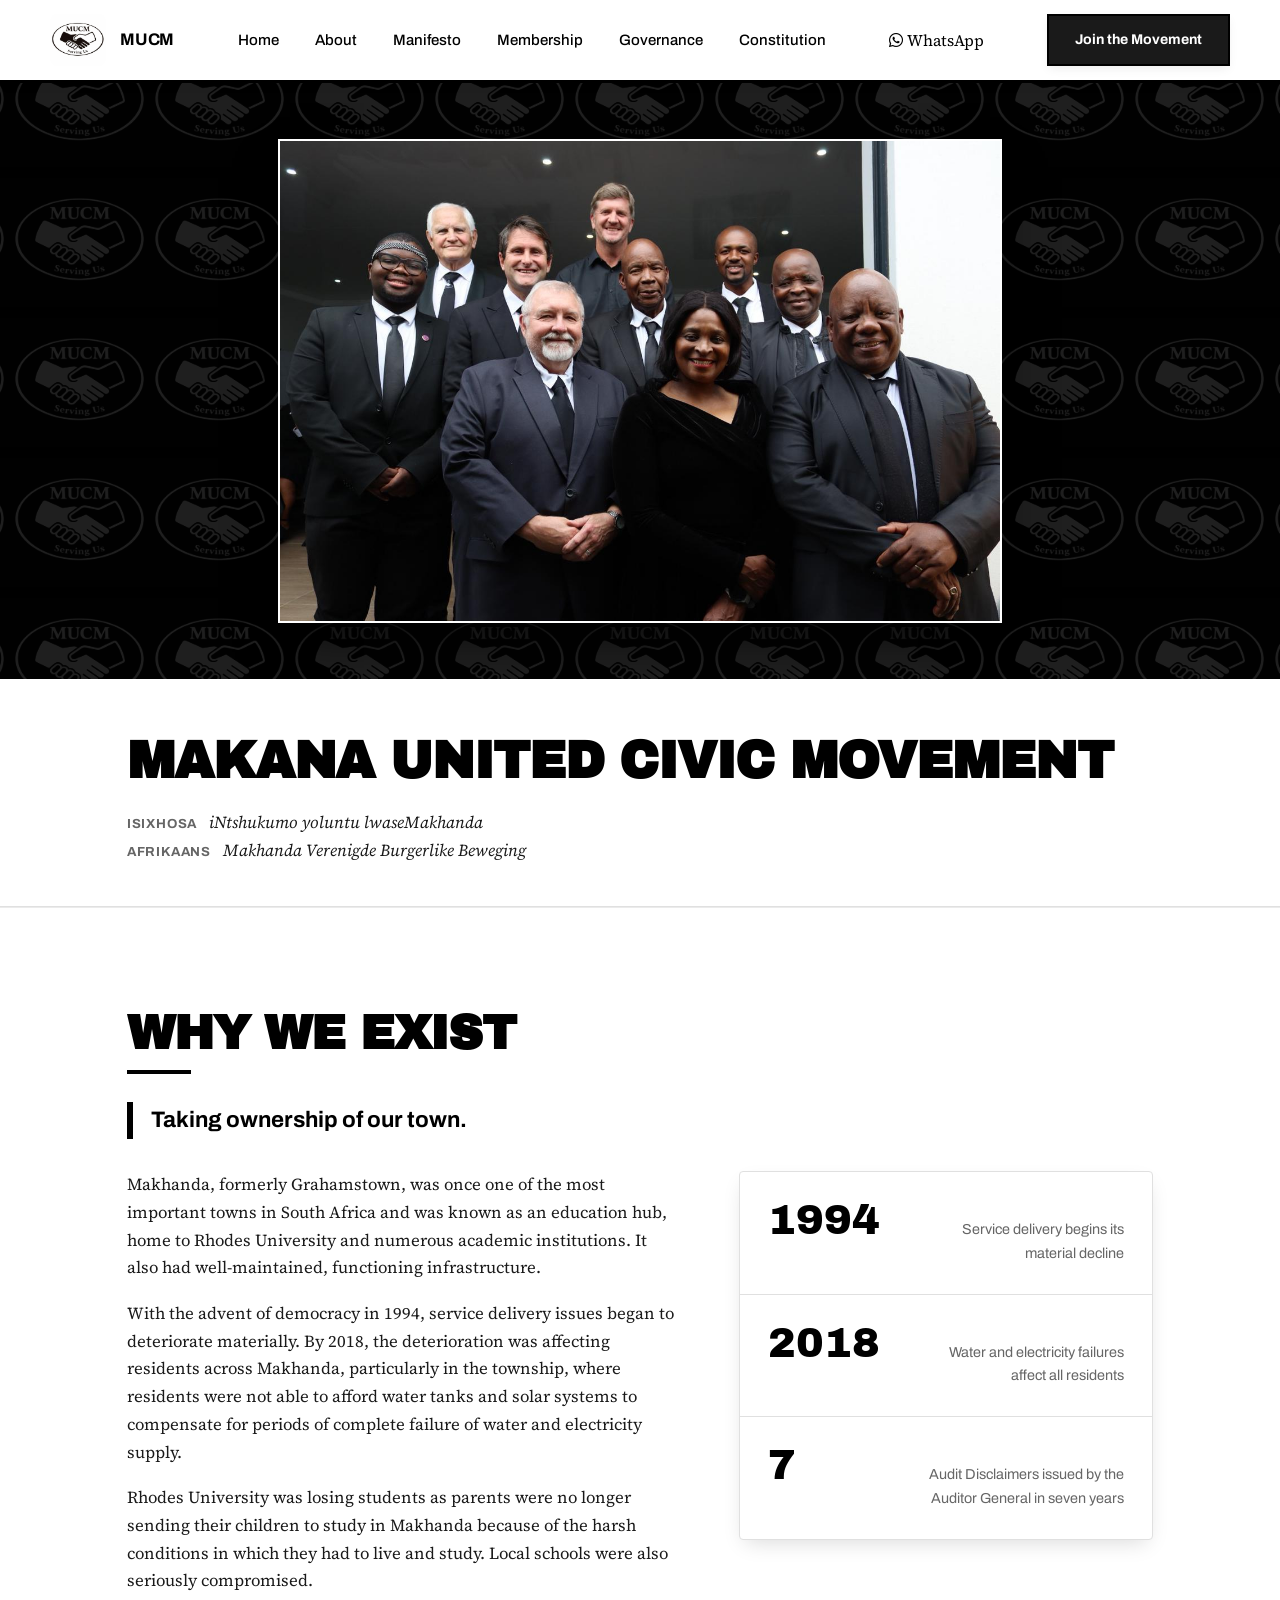
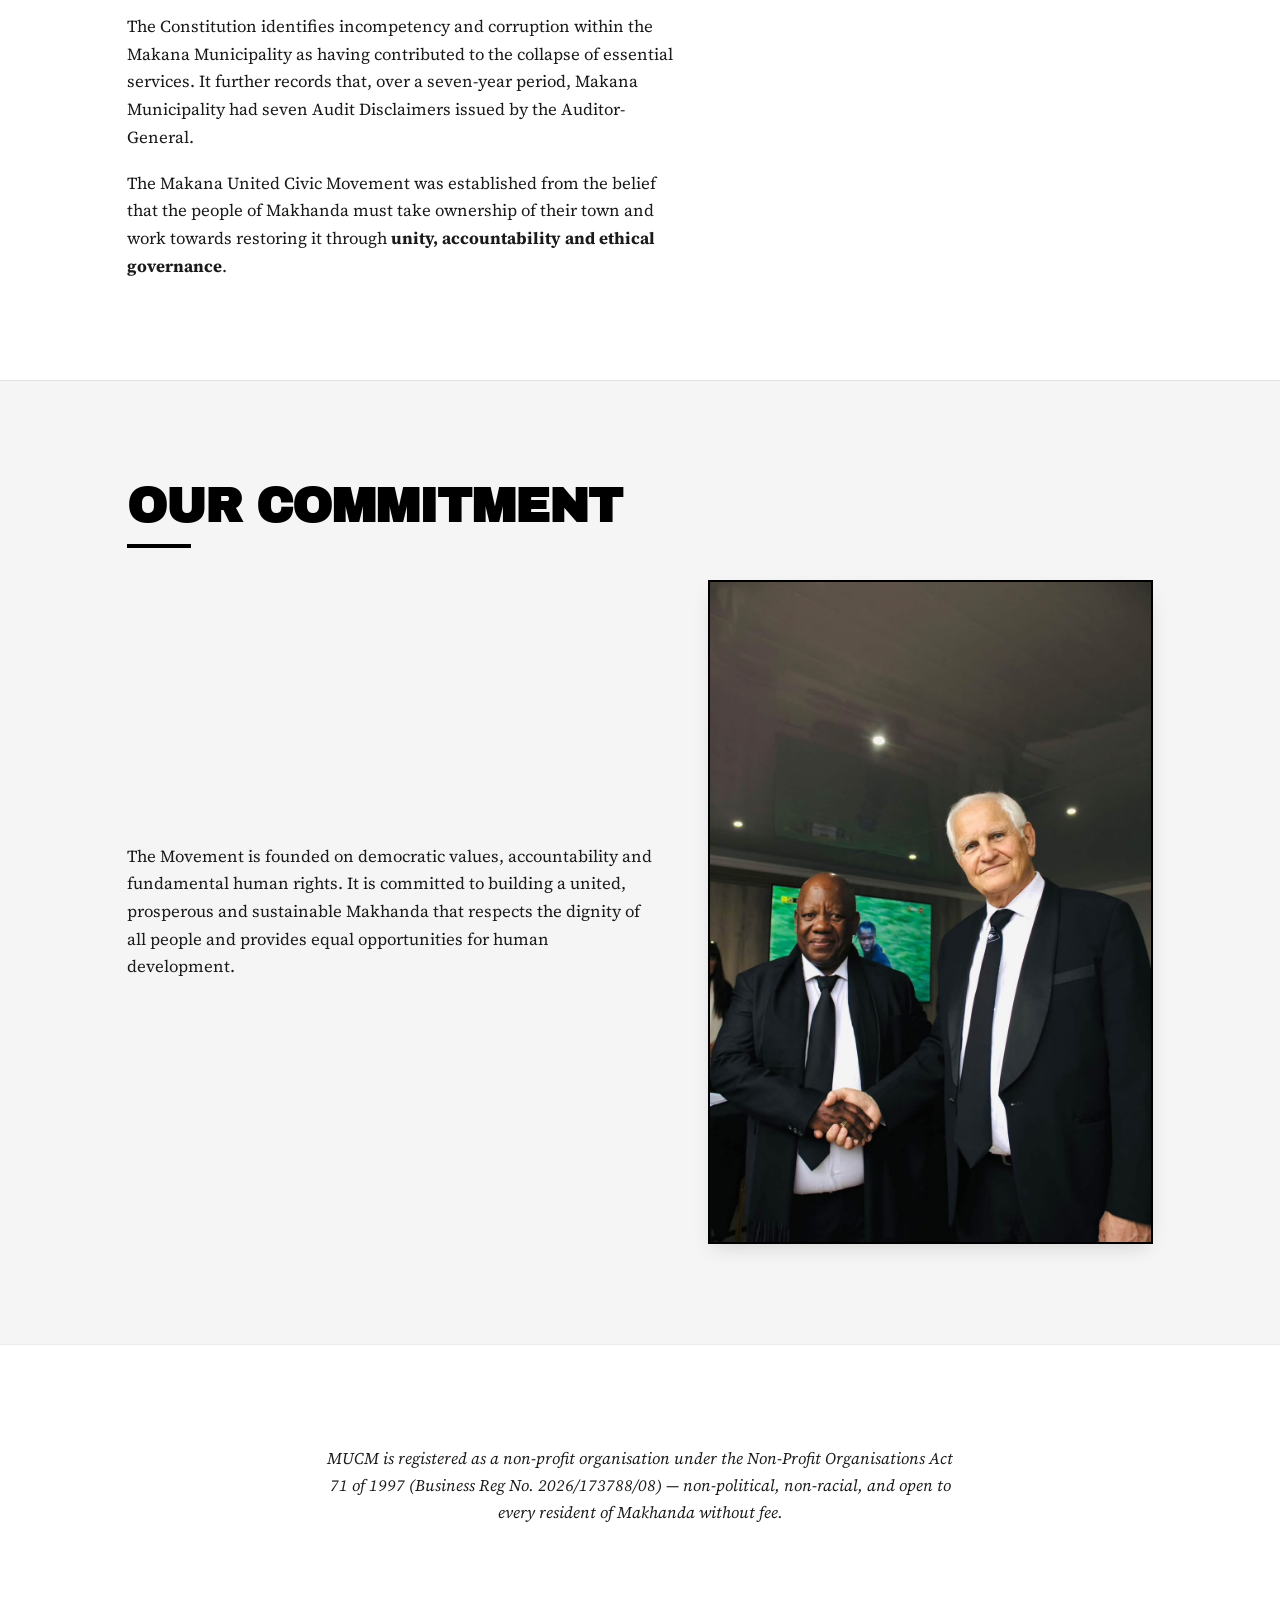
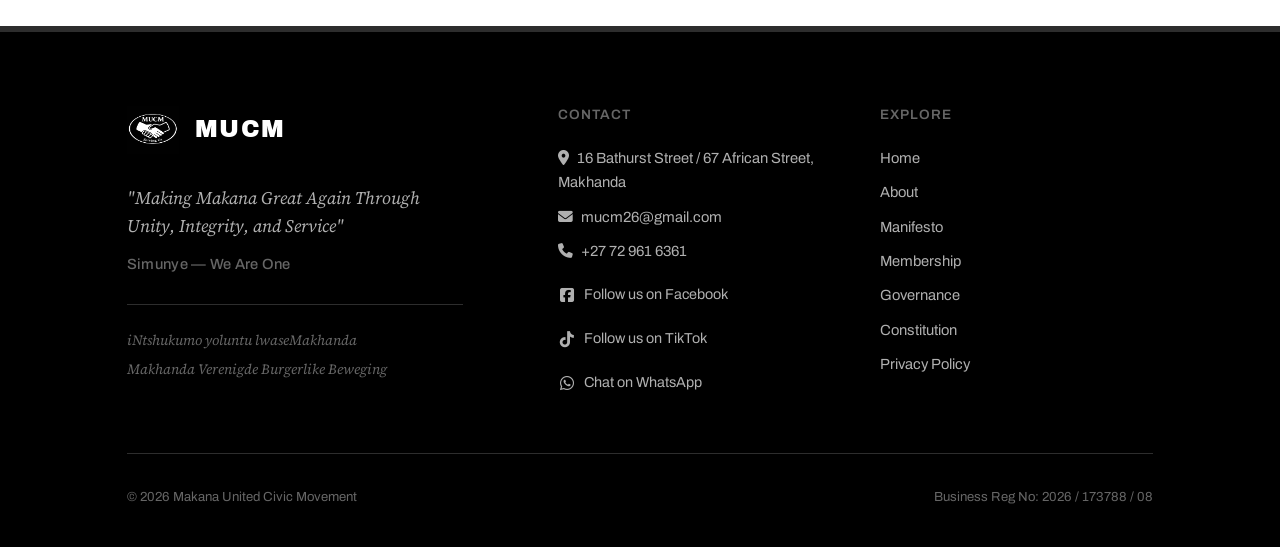
==== commit 86999661: "Enhance SEO and footer with new links Added meta tags for SEO and social media sharing, including Op" ====
--- a/about.html
+++ b/about.html
@@ -5,6 +5,22 @@
     <meta charset="UTF-8">
     <meta name="viewport" content="width=device-width, initial-scale=1.0">
     <title>About · Makana United Civic Movement</title>
+    <meta name="description" content="About the Makana United Civic Movement — a non-political, non-racial civic movement working to restore Makhanda through unity, accountability and ethical governance.">
+
+    <!-- Open Graph -->
+    <meta property="og:type" content="website">
+    <meta property="og:title" content="About · Makana United Civic Movement">
+    <meta property="og:description" content="Why MUCM exists, and how we're organised to restore Makhanda.">
+    <meta property="og:image" content="assets/board-formal.jpeg">
+    <meta property="og:site_name" content="Makana United Civic Movement">
+    <meta property="og:locale" content="en_ZA">
+
+    <!-- Twitter Card -->
+    <meta name="twitter:card" content="summary_large_image">
+    <meta name="twitter:title" content="About · Makana United Civic Movement">
+    <meta name="twitter:description" content="Why MUCM exists, and how we're organised to restore Makhanda.">
+    <meta name="twitter:image" content="assets/board-formal.jpeg">
+
     <link rel="preconnect" href="https://fonts.googleapis.com">
     <link rel="preconnect" href="https://fonts.gstatic.com" crossorigin>
     <link
@@ -31,6 +47,13 @@
                 <a href="governance.html">Governance</a>
                 <a href="constitution.html">Constitution</a>
             </nav>
+
+            <!-- WhatsApp quick contact -->
+            <a href="https://wa.me/27729616361" target="_blank" rel="noopener" class="header-whatsapp" aria-label="Message MUCM on WhatsApp">
+                <i class="fa-brands fa-whatsapp"></i>
+                <span>WhatsApp</span>
+            </a>
+
             <a href="membership.html#involved" class="nav-cta">Join the Movement</a>
             <button class="menu-btn" aria-label="Open menu"><span></span></button>
         </div>
@@ -134,7 +157,7 @@
                     style="max-width:70ch; margin:0 auto; color:var(--soft-black); font-size:1.02rem; text-align:center; font-style:italic;">
                     MUCM is registered as a non-profit organisation under the Non-Profit Organisations Act 71 of 1997
                     (Business Reg No. 2026/173788/08) — non-political, non-racial, and open to every resident of
-                    Makhanda without application or fee.</p>
+                    Makhanda without fee.</p>
             </div>
         </section>
 
@@ -176,6 +199,10 @@
                             aria-label="MUCM on TikTok">
                             <i class="fa-brands fa-tiktok"></i> Follow us on TikTok
                         </a>
+                        <a href="https://wa.me/27729616361" target="_blank" rel="noopener"
+                            aria-label="MUCM on WhatsApp">
+                            <i class="fa-brands fa-whatsapp"></i> Chat on WhatsApp
+                        </a>
                     </div>
                 </div>
                 <div class="footer-col">
@@ -186,6 +213,7 @@
                     <a href="membership.html">Membership</a>
                     <a href="governance.html">Governance</a>
                     <a href="constitution.html">Constitution</a>
+                    <a href="privacy.html">Privacy Policy</a>
                 </div>
             </div>
             <div class="footer-bottom">
@@ -196,8 +224,8 @@
     </footer>
 
 </body>
+
 <script>
-    // Mobile menu toggle
     document.addEventListener('DOMContentLoaded', function () {
         var menuBtn = document.querySelector('.menu-btn');
         var navLinks = document.querySelector('nav.links');
@@ -207,7 +235,6 @@
                 menuBtn.classList.toggle('active');
             });
 
-            // Close menu when a link is clicked
             navLinks.querySelectorAll('a').forEach(function (link) {
                 link.addEventListener('click', function () {
                     navLinks.classList.remove('open');
@@ -215,7 +242,6 @@
                 });
             });
 
-            // Close menu when clicking outside
             document.addEventListener('click', function (e) {
                 if (!e.target.closest('header')) {
                     navLinks.classList.remove('open');
@@ -226,4 +252,4 @@
     });
 </script>
 
-</html>+</html>
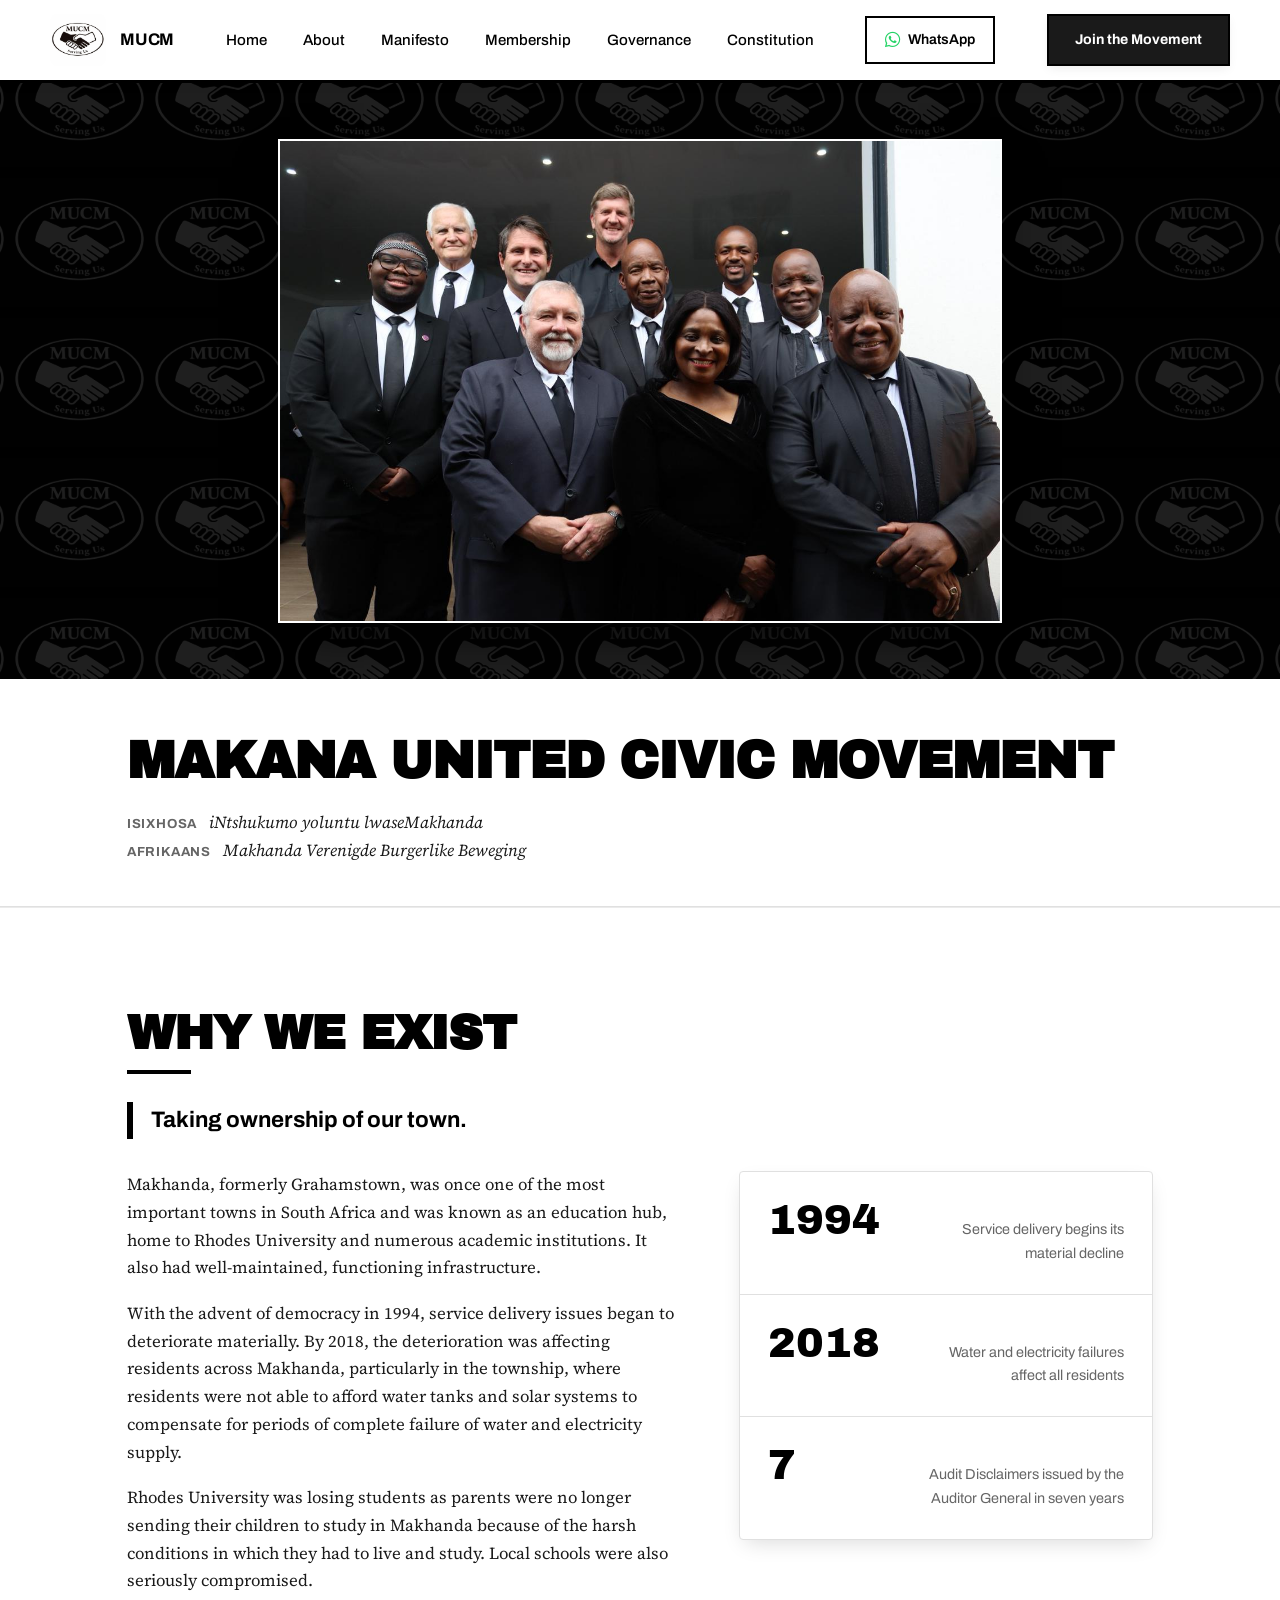
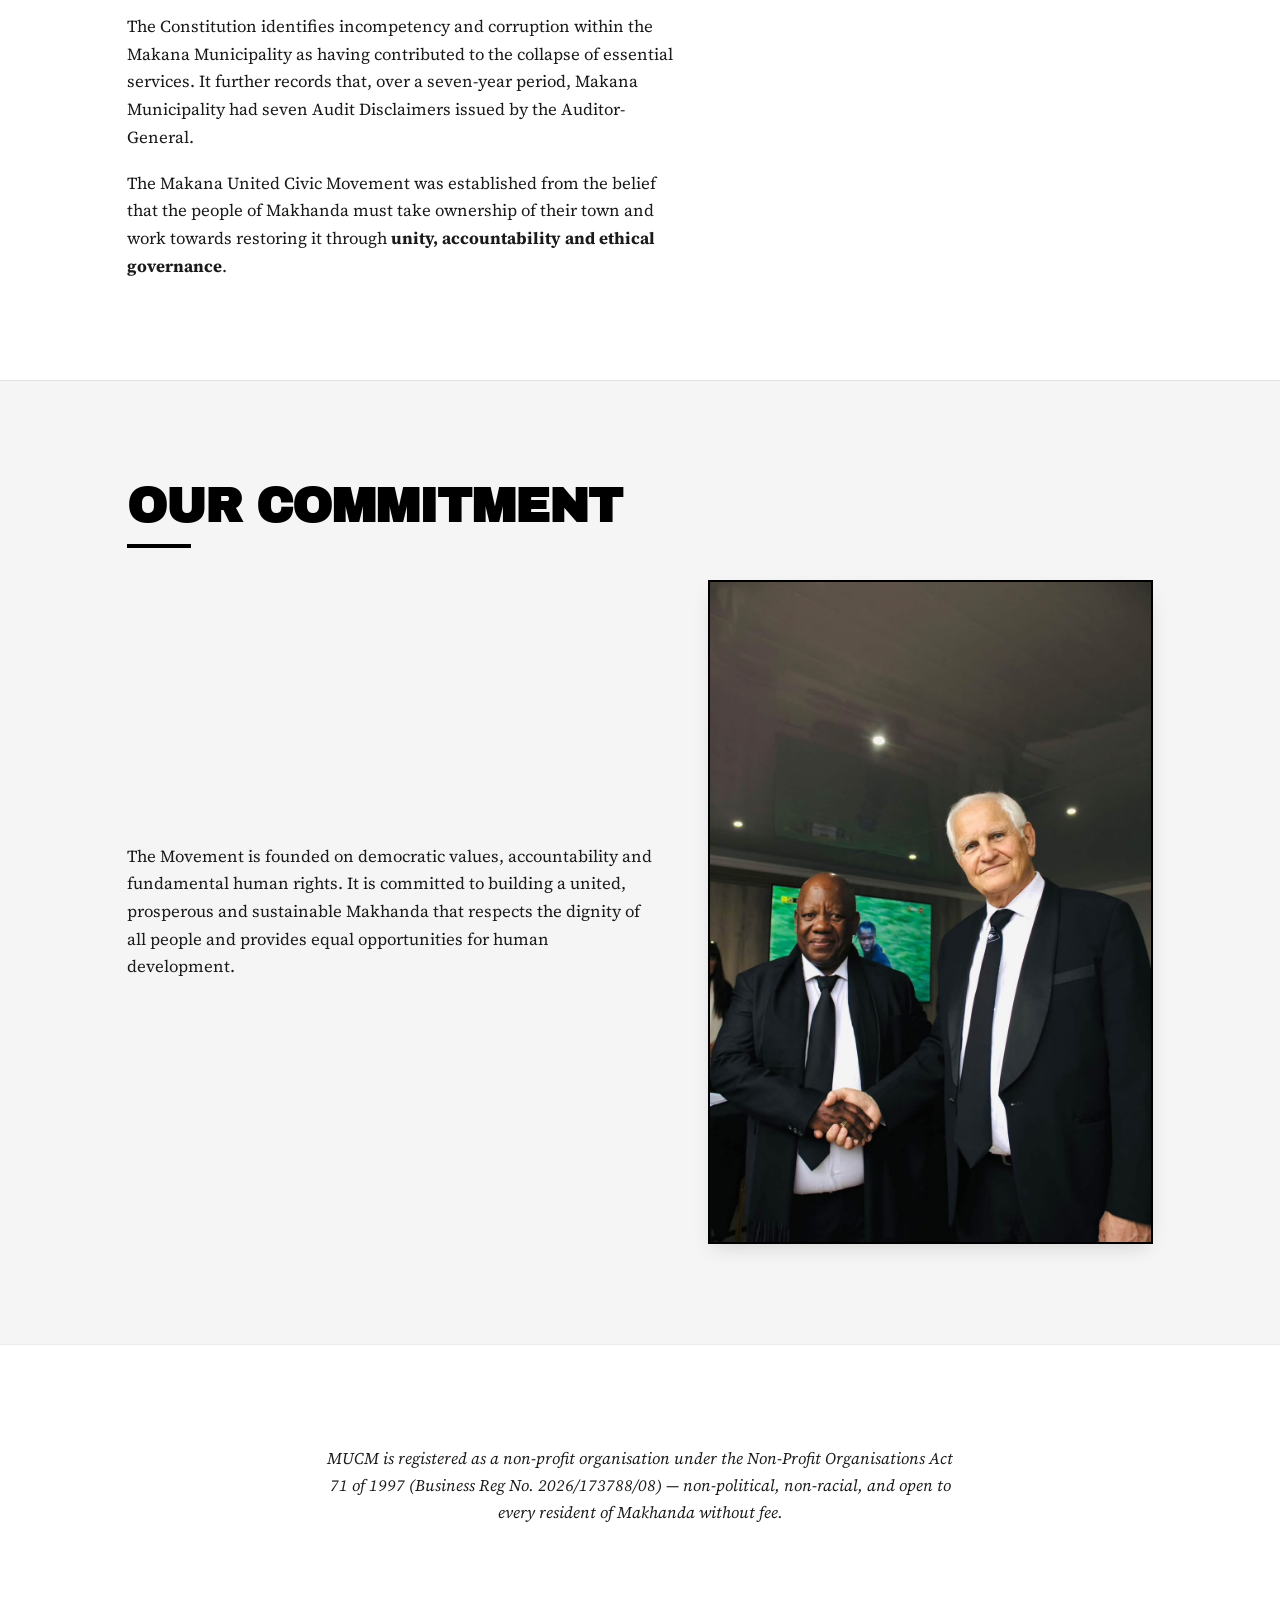
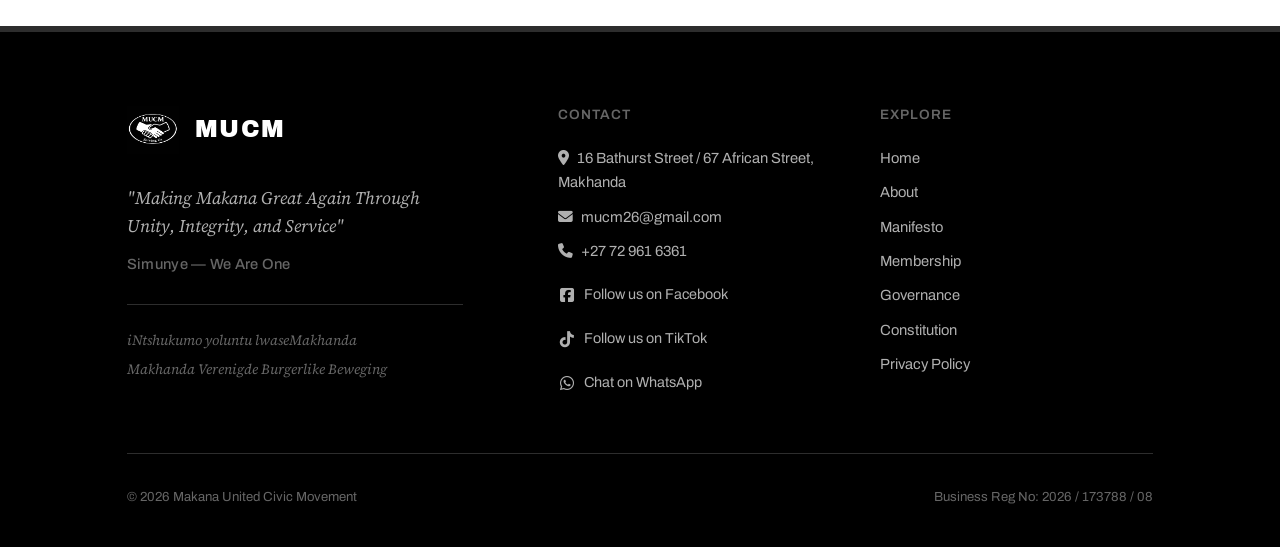
==== commit 0203d63f: "Add files via upload" ====
--- a/about.html
+++ b/about.html
@@ -252,4 +252,4 @@
     });
 </script>
 
-</html>
+</html>
--- a/style.css
+++ b/style.css
@@ -1350,7 +1350,125 @@
   font-size: 0.82rem;
   color: var(--soft-black);
 }
-
+/* ---------- COUNCILLOR PHOTO PLACEHOLDER (logo) ---------- */
+.councillor-photo-logo {
+  display: flex;
+  align-items: center;
+  justify-content: center;
+  background: var(--grey-panel);
+}
+
+.councillor-photo-logo img {
+  width: 55%;
+  height: auto;
+  max-width: 140px;
+  opacity: 0.35;
+  filter: grayscale(1);
+}
+
+/* ---------- COUNCILLOR PLEDGE ---------- */
+.pledge-section {
+  background: var(--white);
+}
+
+.pledge-card {
+  background: var(--white);
+  border: 3px solid var(--black);
+  padding: 56px 48px;
+  max-width: 720px;
+  margin: 48px auto 0;
+  position: relative;
+  box-shadow: var(--shadow-md);
+}
+
+.pledge-logo {
+  text-align: center;
+  margin-bottom: 28px;
+}
+
+.pledge-logo img {
+  width: 80px;
+  height: 80px;
+  object-fit: contain;
+  margin: 0 auto;
+}
+
+.pledge-title {
+  font-family: var(--font-display);
+  font-size: 1.25rem;
+  line-height: 1.15;
+  letter-spacing: 0.02em;
+  text-transform: uppercase;
+  text-align: center;
+  color: var(--black);
+  margin-bottom: 32px;
+  padding-bottom: 24px;
+  border-bottom: 2px solid var(--black);
+}
+
+.pledge-text {
+  font-family: var(--font-body);
+  font-size: 1.08rem;
+  line-height: 1.7;
+  color: var(--soft-black);
+  margin-bottom: 20px;
+}
+
+.pledge-blank {
+  display: inline-block;
+  min-width: 220px;
+  border-bottom: 2px solid var(--black);
+  text-align: center;
+  vertical-align: baseline;
+  margin: 0 4px;
+}
+
+.pledge-signature {
+  display: grid;
+  grid-template-columns: 2fr 1fr;
+  gap: 40px;
+  margin-top: 48px;
+}
+
+.pledge-signature > div {
+  display: flex;
+  flex-direction: column;
+  gap: 8px;
+}
+
+.pledge-line {
+  border-bottom: 2px solid var(--black);
+  height: 1px;
+  display: block;
+}
+
+.pledge-label {
+  font-family: var(--font-label);
+  font-weight: 700;
+  font-size: 0.75rem;
+  letter-spacing: 0.16em;
+  text-transform: uppercase;
+  color: var(--grey-mid);
+}
+
+@media (max-width: 700px) {
+  .pledge-card {
+    padding: 32px 22px;
+  }
+  .pledge-title {
+    font-size: 1rem;
+  }
+  .pledge-text {
+    font-size: 1rem;
+  }
+  .pledge-signature {
+    grid-template-columns: 1fr;
+    gap: 32px;
+  }
+  .pledge-blank {
+    min-width: 140px;
+  }
+}
 
 /* ============================================================
    23. SOCIAL FEED
@@ -1372,6 +1490,58 @@
 .social-split .fb-embed iframe {
   max-width: 100%;
   width: 100%;
+}
+
+/* ---------- HEADER WHATSAPP BUTTON ---------- */
+.header-whatsapp {
+  display: inline-flex;
+  align-items: center;
+  gap: 8px;
+  font-family: var(--font-label);
+  font-weight: 600;
+  font-size: 0.88rem;
+  color: var(--black);
+  padding: 10px 18px;
+  border: 2px solid var(--black);
+  background: var(--white);
+  transition: all 0.2s ease;
+  white-space: nowrap;
+}
+
+.header-whatsapp i {
+  font-size: 1.1rem;
+  color: #25D366;   /* WhatsApp green */
+}
+
+.header-whatsapp:hover {
+  background: var(--black);
+  color: var(--white);
+}
+
+.header-whatsapp:hover i {
+  color: #25D366;
+}
+
+/* Hide on tablet/mobile — menu already crowded */
+@media (max-width: 950px) {
+  .header-whatsapp {
+    display: none;
+  }
+}
+
+/* Show WhatsApp in mobile menu instead */
+@media (max-width: 950px) {
+  nav.links::after {
+    content: 'WhatsApp Us';
+    display: block;
+    padding: 16px 24px;
+    background: #25D366;
+    color: var(--white);
+    font-family: var(--font-label);
+    font-weight: 700;
+    text-align: center;
+    font-size: 0.95rem;
+  }
 }
 
 
@@ -1598,6 +1768,123 @@
   }
 }
 
+/* ---------- PR COUNCILLORS ---------- */
+.pr-list {
+  list-style: none;
+  margin: 48px 0 0;
+  padding: 0;
+  display: grid;
+  grid-template-columns: repeat(4, 1fr);
+  gap: 2px;
+  background: var(--black);
+  border: 2px solid var(--black);
+}
+
+.pr-list li {
+  background: var(--white);
+  padding: 18px 22px;
+  font-family: var(--font-label);
+  font-weight: 500;
+  font-size: 0.98rem;
+  color: var(--black);
+  display: flex;
+  align-items: center;
+  line-height: 1.4;
+}
+
+@media (max-width: 1024px) {
+  .pr-list {
+    grid-template-columns: repeat(3, 1fr);
+  }
+}
+
+@media (max-width: 700px) {
+  .pr-list {
+    grid-template-columns: repeat(2, 1fr);
+  }
+  .pr-list li {
+    padding: 14px 16px;
+    font-size: 0.9rem;
+  }
+}
+
+@media (max-width: 480px) {
+  .pr-list {
+    grid-template-columns: 1fr;
+  }
+}
+
+/* ---------- COUNCILLOR WITHOUT PHOTO (initials) ----------
+.councillor-photo-initials {
+  display: flex;
+  align-items: center;
+  justify-content: center;
+  background: var(--grey-panel);
+}
+
+.councillor-photo-initials span {
+  font-family: var(--font-display);
+  font-size: 3rem;
+  letter-spacing: 0.02em;
+  color: var(--grey-mid);
+  text-transform: uppercase;
+  line-height: 1;
+}
+
+@media (max-width: 700px) {
+  .councillor-photo-initials span {
+    font-size: 2rem;
+  }
+} */
+
+/* ---------- COUNCILLOR WITHOUT PHOTO (placeholder icon) ---------- */
+/* .councillor-photo-placeholder {
+  display: flex;
+  align-items: center;
+  justify-content: center;
+  background: var(--grey-panel);
+}
+
+.councillor-photo-placeholder i {
+  font-size: 3.5rem;
+  color: var(--grey-mid);
+  line-height: 1;
+}
+
+@media (max-width: 700px) {
+  .councillor-photo-placeholder i {
+    font-size: 2.5rem;
+  }
+} */
+ /* ---------- COUNCILLOR WITHOUT PHOTO (MUCM logo placeholder) ---------- */
+.councillor-photo-logo {
+  display: flex;
+  align-items: center;
+  justify-content: center;
+  background: var(--grey-panel);
+}
+
+.councillor-photo-logo img {
+  width: 55%;
+  height: auto;
+  max-width: 140px;
+  opacity: 0.35;                 /* subtle — reads as a watermark, not a photo */
+  filter: grayscale(1);
+}
+
+@media (max-width: 700px) {
+  .councillor-photo-logo img {
+    width: 60%;
+  }
+}
+
+
+/* Read-only date field — looks locked, not broken */
+.form-row input[readonly] {
+  background: var(--grey-panel);
+  color: var(--grey-mid);
+  cursor: not-allowed;
+}
 /* ============================================================
    25. FOOTER
    ============================================================ */
